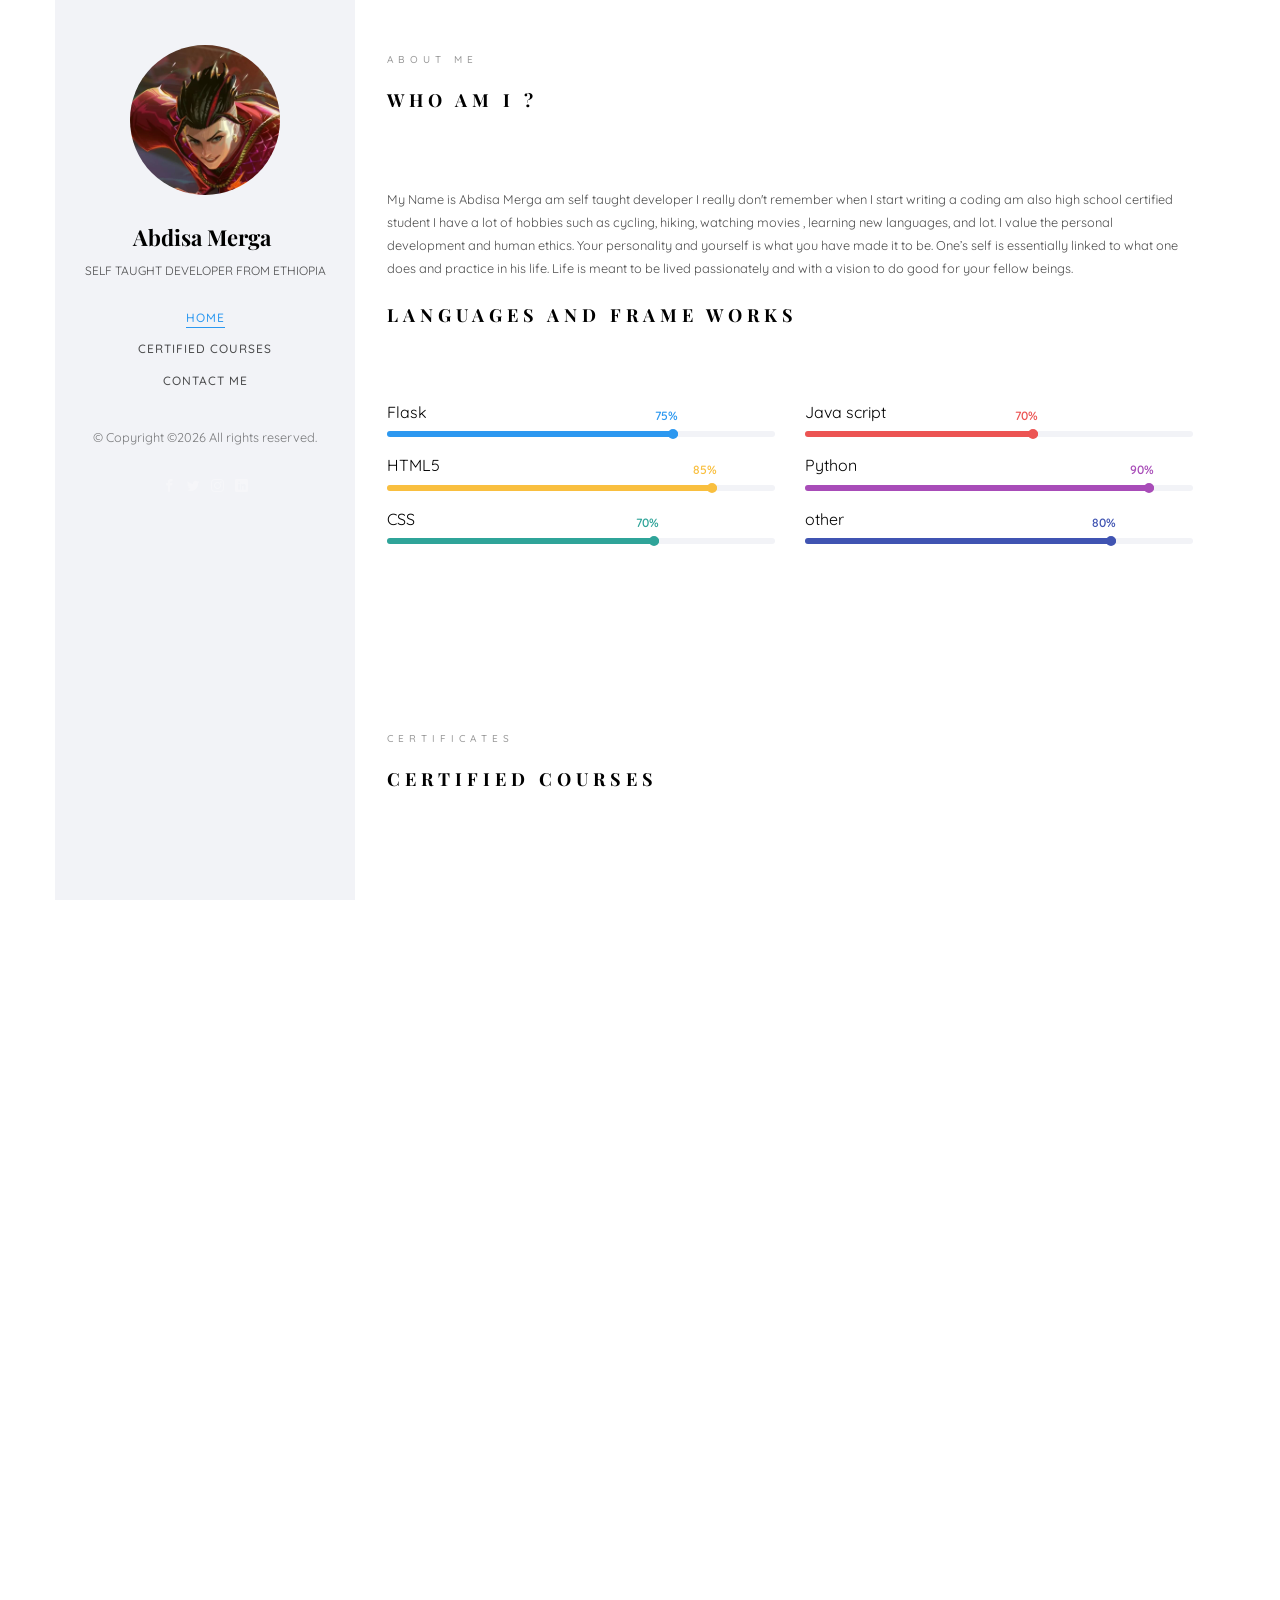
==== index.html @ d19c48ab "Add files via upload" ====
<!DOCTYPE HTML>
<html>


<head>
<meta charset="utf-8">
<meta http-equiv="X-UA-Compatible" content="IE=edge">
<title>Abdisa</title>
<meta name="viewport" content="width=device-width, initial-scale=1">
<meta name="description" content="" />
<meta name="keywords" content="" />
<meta name="author" content="" />

<meta property="og:title" content="" />
<meta property="og:image" content="" />
<meta property="og:url" content="" />
<meta property="og:site_name" content="" />
<meta property="og:description" content="" />
<meta name="twitter:title" content="" />
<meta name="twitter:image" content="" />
<meta name="twitter:url" content="" />
<meta name="twitter:card" content="" />

<link rel="shortcut icon" href="favicon.html">
<link href="https://fonts.googleapis.com/css?family=Quicksand:300,400,500,700" rel="stylesheet">
<link href="https://fonts.googleapis.com/css?family=Playfair+Display:400,400i,700" rel="stylesheet">

<link rel="stylesheet" href="css/A.animate.css%2bicomoon.css%2bbootstrap.css%2bflexslider.css%2cMcc.Sj3he148ay.css.pagespeed.cf.LNIR4uclUB.css" />




<link rel="stylesheet" href="fonts/flaticon/font/flaticon.html">

<link rel="stylesheet" href="css/main.css" />


<script src="js/modernizr-2.6.2.min.js"></script>

</head>
<body>
<div id="colorlib-page">
<div class="container-wrap">
<a href="#" class="js-colorlib-nav-toggle colorlib-nav-toggle" data-toggle="collapse" data-target="#navbar" aria-expanded="false" aria-controls="navbar"><i></i></a>
<aside id="colorlib-aside" role="complementary" class="border js-fullheight">
<div class="text-center">
<div class="author-img" style="background-image: url(images/abdisa.jpg);"></div>
<h1 id="colorlib-logo"><a href="https://github.com/abdimk">Abdisa Merga</a></h1>
<span class="position">self taught developer From Ethiopia</span>
</div>
<nav id="colorlib-main-menu" role="navigation" class="navbar">
<div id="navbar" class="collapse">
<ul>
<li class="active"><a href="#" data-nav-section="home">Home</a></li>
<li><a href="#" data-nav-section="education">certified courses</a></li>
<li><a href="#" data-nav-section="contact">Contact me</a></li>
</ul>
</div>
</nav>
<div class="colorlib-footer">
<p><small>&copy; 
Copyright &copy;<script>document.write(new Date().getFullYear());</script> All rights reserved.
<ul>
<li><a href="#"><i class="icon-facebook2"></i></a></li>
<li><a href="#"><i class="icon-twitter2"></i></a></li>
<li><a href="#"><i class="icon-instagram"></i></a></li>
<li><a href="#"><i class="icon-linkedin2"></i></a></li>
</ul>
</div>
</aside>
<div id="colorlib-main">
<section class="colorlib-skills" data-section="home">
<div class="colorlib-narrow-content">
<div class="row">
<div class="col-md-6 col-md-offset-3 col-md-pull-3 animate-box" data-animate-effect="fadeInLeft">
<span class="heading-meta">About me</span>
<h2 class="colorlib-heading animate-box">Who Am I ?</h2>
</div>
</div>
<div class="row">
<div class="col-md-12 animate-box" data-animate-effect="fadeInLeft">
<p>My Name is Abdisa Merga am self taught developer I really don't remember when I start writing a coding am also high school certified student  I have a lot of hobbies such as cycling, hiking, watching movies , learning new languages, and lot. I value the personal development and human ethics. Your personality and yourself is what you have made it to be. One’s self is essentially linked to what one does and practice in his life. Life is meant to be lived passionately and with a vision to do good for your fellow beings.</p>
<h6 class="colorlib-heading animate-box">Languages and Frame Works</h6>
</div>
<div class="col-md-6 animate-box" data-animate-effect="fadeInLeft">
<div class="progress-wrap">
<h3>Flask</h3>
<div class="progress">
<div class="progress-bar color-1" role="progressbar" aria-valuenow="75" aria-valuemin="0" aria-valuemax="100" style="width:75%">
<span>75%</span>
</div>
</div>
</div>
</div>
<div class="col-md-6 animate-box" data-animate-effect="fadeInRight">
<div class="progress-wrap">
<h3>Java script</script></h3>
<div class="progress">
<div class="progress-bar color-2" role="progressbar" aria-valuenow="60" aria-valuemin="0" aria-valuemax="100" style="width:60%">
<span>70%</span>
</div>
</div>
</div>
</div>
<div class="col-md-6 animate-box" data-animate-effect="fadeInLeft">
<div class="progress-wrap">
<h3>HTML5</h3>
<div class="progress">
<div class="progress-bar color-3" role="progressbar" aria-valuenow="85" aria-valuemin="0" aria-valuemax="100" style="width:85%">
<span>85%</span>
</div>
</div>
</div>
</div>
<div class="col-md-6 animate-box" data-animate-effect="fadeInRight">
<div class="progress-wrap">
<h3>Python</h3>
<div class="progress">
<div class="progress-bar color-4" role="progressbar" aria-valuenow="90" aria-valuemin="0" aria-valuemax="100" style="width:90%">
<span>90%</span>
</div>
</div>
</div>
</div>
<div class="col-md-6 animate-box" data-animate-effect="fadeInLeft">
<div class="progress-wrap">
<h3>CSS</h3>
<div class="progress">
<div class="progress-bar color-5" role="progressbar" aria-valuenow="70" aria-valuemin="0" aria-valuemax="100" style="width:70%">
<span>70%</span>
</div>
</div>
</div>
</div>
<div class="col-md-6 animate-box" data-animate-effect="fadeInRight">
<div class="progress-wrap">
<h3>other</h3>
<div class="progress">
<div class="progress-bar color-6" role="progressbar" aria-valuenow="80" aria-valuemin="0" aria-valuemax="100" style="width:80%">
<span>80%</span>
</div>
</div>
</div>
</div>
</div>
</div>
</section>
<section class="colorlib-blog" data-section="education">
<div class="colorlib-narrow-content">
<div class="row">
<div class="col-md-6 col-md-offset-3 col-md-pull-3 animate-box" data-animate-effect="fadeInLeft">
<span class="heading-meta">certificates</span>
<h2 class="colorlib-heading">certified courses</h2>
</div>
</div>
<div class="row">
<div class="col-md-4 col-sm-6 animate-box" data-animate-effect="fadeInLeft">
<div class="blog-entry">
<a href="blog.html" class="blog-img"><img src="images/IMBpython.png" class="img-responsive" alt="HTML5 Bootstrap Template by colorlib.com"></a>
<div class="desc">
<span><small>November 19, 2021</small> | <small>Python for Data Science</small> | <small>2 weeks</small></span>
<h3><a href="https://courses.cognitiveclass.ai/certificates/c8730dc5edca4149aa9c1d02368d2e73">Python for Data Science Cognitiveclass - PY0101EN</a></h3>
<p>Cognitive Class acknowledges achievements through certificates, which are awarded for course activities that Cognitive Class students complete.</p>
</div>
</div>
</div>
<!--
<div class="col-md-4 col-sm-6 animate-box" data-animate-effect="fadeInRight">
<div class="blog-entry">
<a href="blog.html" class="blog-img"><img src="images/blog-2.jpg" class="img-responsive" alt="HTML5 Bootstrap Template by colorlib.com"></a>
<div class="desc">
<span><small>April 14, 2018 </small> | <small> Web Design </small> | <small> <i class="icon-bubble3"></i> 4</small></span>
<h3><a href="blog.html">Wordpress for a Beginner</a></h3>
<p>Certificate ID: C8AEO0-CE037257</p>
</div>
</div>
</div>
-->
<div class="col-md-4 col-sm-6 animate-box" data-animate-effect="fadeInLeft">
<div class="blog-entry">
<a href="blog.html" class="blog-img"><img src="images/Sigma_Python.png" class="img-responsive" alt="HTML5 Bootstrap Template by colorlib.com"></a>
<div class="desc">
<span><small>April 14, 2020 </small> | <small>Python</small> | <small> <i class="icon-bubble3"></i></small></span>
<h3><a href="https://mail.google.com/mail/u/0?ui=2&ik=0aaeb56527&attid=0.1&permmsgid=msg-f:1716854100585334026&th=17d37db54c8fc50a&view=att&disp=inline">Sigma Institute of Engineering Vadodara,Gujarat</a></h3>
<p>Certificate ID: C8AEO0-CE037257</p>
</div>
</div>
</div>
</div>
</div>
</section>

<!--
<section class="colorlib-services" data-section="services">
<div class="colorlib-narrow-content">
<div class="row">
<div class="col-md-6 col-md-offset-3 col-md-pull-3 animate-box" data-animate-effect="fadeInLeft">
<span class="heading-meta">What I do?</span>
<h2 class="colorlib-heading">Here are some of my expertise</h2>
</div>
</div>
<div class="row row-pt-md">
<div class="col-md-4 text-center animate-box">
<div class="services color-1">
<span class="icon">
<i class="icon-bulb"></i>
</span>
<div class="desc">
<h3>Innovative Ideas</h3>
<p>Separated they live in Bookmarksgrove right at the coast of the Semantics</p>
</div>
</div>
</div>
<div class="col-md-4 text-center animate-box">
<div class="services color-2">
<span class="icon">
<i class="icon-data"></i>
</span>
<div class="desc">
<h3>Software</h3>
<p>Separated they live in Bookmarksgrove right at the coast of the Semantics</p>
</div>
</div>
</div>
<div class="col-md-4 text-center animate-box">
<div class="services color-3">
<span class="icon">
<i class="icon-phone3"></i>
</span>
<div class="desc">
<h3>Application</h3>
<p>Separated they live in Bookmarksgrove right at the coast of the Semantics</p>
</div>
</div>
</div>
<div class="col-md-4 text-center animate-box">
<div class="services color-4">
<span class="icon">
<i class="icon-layers2"></i>
</span>
<div class="desc">
<h3>Graphic Design</h3>
<p>Separated they live in Bookmarksgrove right at the coast of the Semantics</p>
</div>
</div>
</div>
<div class="col-md-4 text-center animate-box">
<div class="services color-5">
<span class="icon">
<i class="icon-data"></i>
</span>
<div class="desc">
<h3>Software</h3>
<p>Separated they live in Bookmarksgrove right at the coast of the Semantics</p>
</div>
</div>
</div>
<div class="col-md-4 text-center animate-box">
<div class="services color-6">
<span class="icon">
<i class="icon-phone3"></i>
</span>
<div class="desc">
<h3>Application</h3>
<p>Separated they live in Bookmarksgrove right at the coast of the Semantics</p>
</div>
</div>
</div>
</div>
</div>
-->

<!--
</section>
<div id="colorlib-counter" class="colorlib-counters" style="background-image: url(images/cover_bg_1.jpg);" data-stellar-background-ratio="0.5">
<div class="overlay"></div>
<div class="colorlib-narrow-content">
<div class="row">
</div>
<div class="row">
<div class="col-md-3 text-center animate-box">
<span class="colorlib-counter js-counter" data-from="0" data-to="20" data-speed="5000" data-refresh-interval="50"></span>
<span class="colorlib-counter-label">Python projects</span>
</div>
<div class="col-md-3 text-center animate-box">
<span class="colorlib-counter js-counter" data-from="0" data-to="5" data-speed="5000" data-refresh-interval="50"></span>
<span class="colorlib-counter-label">Fully Functinal Websites</span>
</div>
<div class="col-md-3 text-center animate-box">
<span class="colorlib-counter js-counter" data-from="0" data-to="10" data-speed="5000" data-refresh-interval="50"></span>
<span class="colorlib-counter-label">Clients</span>
</div>
<div class="col-md-3 text-center animate-box">
<span class="colorlib-counter js-counter" data-from="0" data-to="5" data-speed="5000" data-refresh-interval="50"></span>
<span class="colorlib-counter-label">Partners</span>
</div>
</div>
</div>
</div>
-->



<section class="colorlib-education" data-section="contact">
<div class="colorlib-narrow-content">
<div class="row">
<div class="col-md-6 col-md-offset-3 col-md-pull-3 animate-box" data-animate-effect="fadeInLeft">
<span class="heading-meta"></span>
<h2 class="colorlib-heading animate-box">Find me</h2>
</div>
</div>
<div class="row">
<div class="col-md-12 animate-box" data-animate-effect="fadeInLeft">
<div class="fancy-collapse-panel">
<div class="panel-group" id="accordion" role="tablist" aria-multiselectable="true">
<div class="panel panel-default">
<div class="panel-heading" role="tab" id="headingOne">
<h4 class="panel-title">
<a data-toggle="collapse" data-parent="#accordion" href="#collapseOne" aria-expanded="true" aria-controls="collapseOne">Contact Me
</a>
</h4>
</div>
<div id="collapseOne" class="panel-collapse collapse in" role="tabpanel" aria-labelledby="headingOne">
<div class="panel-body">
<div class="row">
<div class="col-md-6">
<p>Email: abdisamerga@yahoo.com
<p>
Reddit:<a href='https://www.reddit.com/user/abdiMK'></a>
</p>
<p>
twitter: @abdisamk
</p>
<p>
Github:<a href='https://github.com/abdimk'>Abdisa Merga</a>
</p>
</p>
</div>
<a class="collapsed" data-toggle="collapse" data-parent="#accordion" href="https://t.me/abdimk" aria-expanded="false" aria-controls="collapseFive">Telegram
</a>
</h4>
</div>
</div>
</div>
</div>
</div>
</div>
</div>
</div>
</section>
	


</div>
</div>
</div>

<script data-cfasync="false" src="../../cdn-cgi/scripts/5c5dd728/cloudflare-static/email-decode.min.js"></script><script src="js/jquery.min.js"></script>

<script src="js/jquery.easing.1.3.js%2bbootstrap.min.js%2bjquery.waypoints.min.js%2bjquery.flexslider-min.js.pagespeed.jc.ypszPGiKrB.js"></script><script>eval(mod_pagespeed_DMtCOhRI$8);</script>

<script>eval(mod_pagespeed_5FoFS8hzQs);</script>

<script>eval(mod_pagespeed_zxWiKzenpV);</script>

<script>eval(mod_pagespeed_3VV3SdTttZ);</script>

<script src="js/owl.carousel.min.js%2bjquery.countTo.js%2bmain.js.pagespeed.jc.Jy5HeFmhgV.js"></script><script>eval(mod_pagespeed_o9wd50kRIS);</script>

<script>eval(mod_pagespeed_36JYMA6VkX);</script>

<script>eval(mod_pagespeed_d7RBuNVHpz);</script>

<script async src="https://www.googletagmanager.com/gtag/js?id=UA-23581568-13"></script>
<script>
  window.dataLayer = window.dataLayer || [];
  function gtag(){dataLayer.push(arguments);}
  gtag('js', new Date());

  gtag('config', 'UA-23581568-13');
</script>
<script defer src="https://static.cloudflareinsights.com/beacon.min.js/v64f9daad31f64f81be21cbef6184a5e31634941392597" integrity="sha512-gV/bogrUTVP2N3IzTDKzgP0Js1gg4fbwtYB6ftgLbKQu/V8yH2+lrKCfKHelh4SO3DPzKj4/glTO+tNJGDnb0A==" data-cf-beacon='{"rayId":"6b123be79cdc1b5a","token":"cd0b4b3a733644fc843ef0b185f98241","version":"2021.11.0","si":100}' crossorigin="anonymous"></script>
</body>

</html>
---- css/main.css ----
.owl-carousel .animated{-webkit-animation-duration:1000ms;animation-duration:1000ms;-webkit-animation-fill-mode:both;animation-fill-mode:both}.owl-carousel .owl-animated-in{z-index:0}.owl-carousel .owl-animated-out{z-index:1}.owl-carousel .fadeOut{-webkit-animation-name:fadeOut;animation-name:fadeOut}@keyframes fadeOut{0%{opacity:1}100%{opacity:0}}.owl-height{-webkit-transition:height 500ms ease-in-out;-moz-transition:height 500ms ease-in-out;-ms-transition:height 500ms ease-in-out;-o-transition:height 500ms ease-in-out;transition:height 500ms ease-in-out}.owl-carousel{display:none;width:100%;-webkit-tap-highlight-color:transparent;position:relative;z-index:1}.owl-carousel .owl-stage{position:relative;-ms-touch-action:pan-Y}.owl-carousel .owl-stage:after{content:".";display:block;clear:both;visibility:hidden;line-height:0;height:0}.owl-carousel .owl-stage-outer{position:relative;overflow:hidden;-webkit-transform:translate3d(0px,0,0)}.owl-carousel .owl-controls .owl-dot,.owl-carousel .owl-controls .owl-nav .owl-next,.owl-carousel .owl-controls .owl-nav .owl-prev{cursor:pointer;cursor:hand;-webkit-user-select:none;-khtml-user-select:none;-moz-user-select:none;-ms-user-select:none;user-select:none}.owl-carousel.owl-loaded{display:block}.owl-carousel.owl-loading{opacity:0;display:block}.owl-carousel.owl-hidden{opacity:0}.owl-carousel .owl-refresh .owl-item{display:none}.owl-carousel .owl-item{position:relative;min-height:1px;float:left;-webkit-backface-visibility:hidden;-webkit-tap-highlight-color:transparent;-webkit-touch-callout:none;-webkit-user-select:none;-moz-user-select:none;-ms-user-select:none;user-select:none}.owl-carousel .owl-item img{display:block;width:100%;-webkit-transform-style:preserve-3d}.owl-carousel.owl-text-select-on .owl-item{-webkit-user-select:auto;-moz-user-select:auto;-ms-user-select:auto;user-select:auto}.owl-carousel .owl-grab{cursor:move;cursor:-webkit-grab;cursor:-o-grab;cursor:-ms-grab;cursor:grab}.owl-carousel.owl-rtl{direction:rtl}.owl-carousel.owl-rtl .owl-item{float:right}.no-js .owl-carousel{display:block}.owl-carousel .owl-item .owl-lazy{opacity:0;-webkit-transition:opacity 400ms ease;-moz-transition:opacity 400ms ease;-ms-transition:opacity 400ms ease;-o-transition:opacity 400ms ease;transition:opacity 400ms ease}.owl-carousel .owl-item img{transform-style:preserve-3d}.owl-carousel .owl-video-wrapper{position:relative;height:100%;background:#000}.owl-carousel .owl-video-play-icon{position:absolute;height:80px;width:80px;left:50%;top:50%;margin-left:-40px;margin-top:-40px;background:url(owl.video.play.html) no-repeat;cursor:pointer;z-index:1;-webkit-backface-visibility:hidden;-webkit-transition:scale 100ms ease;-moz-transition:scale 100ms ease;-ms-transition:scale 100ms ease;-o-transition:scale 100ms ease;transition:scale 100ms ease}.owl-carousel .owl-video-play-icon:hover{-webkit-transition:scale(1.3,1.3);-moz-transition:scale(1.3,1.3);-ms-transition:scale(1.3,1.3);-o-transition:scale(1.3,1.3);transition:scale(1.3,1.3)}.owl-carousel .owl-video-playing .owl-video-play-icon,.owl-carousel .owl-video-playing .owl-video-tn{display:none}.owl-carousel .owl-video-tn{opacity:0;height:100%;background-position:center center;background-repeat:no-repeat;-webkit-background-size:contain;-moz-background-size:contain;-o-background-size:contain;background-size:contain;-webkit-transition:opacity 400ms ease;-moz-transition:opacity 400ms ease;-ms-transition:opacity 400ms ease;-o-transition:opacity 400ms ease;transition:opacity 400ms ease}.owl-carousel .owl-video-frame{position:relative;z-index:1}
.owl-theme .owl-controls{margin-top:10px;text-align:center;-webkit-tap-highlight-color:transparent}.owl-theme .owl-controls .owl-nav [class*=owl-]{color:#fff;font-size:14px;margin:5px;padding:4px 7px;background:#d6d6d6;display:inline-block;cursor:pointer;-webkit-border-radius:3px;-moz-border-radius:3px;border-radius:3px}.owl-theme .owl-controls .owl-nav [class*=owl-]:hover{background:#869791;color:#fff;text-decoration:none}.owl-theme .owl-controls .owl-nav .disabled{opacity:.5;cursor:default}.owl-theme .owl-dots .owl-dot{display:inline-block;zoom:1;*display:inline}.owl-theme .owl-dots .owl-dot span{width:10px;height:10px;margin:5px 7px;background:#d6d6d6;display:block;-webkit-backface-visibility:visible;-webkit-transition:opacity 200ms ease;-moz-transition:opacity 200ms ease;-ms-transition:opacity 200ms ease;-o-transition:opacity 200ms ease;transition:opacity 200ms ease;-webkit-border-radius:30px;-moz-border-radius:30px;border-radius:30px}.owl-theme .owl-dots .owl-dot.active span,.owl-theme .owl-dots .owl-dot:hover span{background:#869791}

/*.owl-theme .owl-controls {
    margin-top:10px;
    text-align:center;
    -webkit-tap-highlight-color:transparent
}
.owl-theme .owl-controls .owl-nav[class*=owl-] {
    color:#fff;
    font-size:14px;
    margin:5px;
    padding:4px 7px;
    background:#d6d6d6;
    display:inline-block;
    cursor:pointer;
    -webkit-border-radius:3px;
    -moz-border-radius:3px;
    border-radius:3px
}
.owl-theme .owl-controls .owl-nav[class*=owl-]:hover {
    background:#869791;
    color:#fff;
    text-decoration:none
}
.owl-theme .owl-controls .owl-nav .disabled {
    opacity:.5;
    cursor:default
}
.owl-theme .owl-dots .owl-dot {
    display:inline-block;
    zoom:1;
    *display:inline
}
.owl-theme .owl-dots .owl-dot span {
    width:10px;
    height:10px;
    margin:5px 7px;
    background:#d6d6d6;
    display:block;
    -webkit-backface-visibility:visible;
    -webkit-transition:opacity 200ms ease;
    -moz-transition:opacity 200ms ease;
    -ms-transition:opacity 200ms ease;
    -o-transition:opacity 200ms ease;
    transition:opacity 200ms ease;
    -webkit-border-radius:30px;
    -moz-border-radius:30px;
    border-radius:30px
}
.owl-theme .owl-dots .owl-dot.active span, .owl-theme .owl-dots .owl-dot:hover span {
    background:#869791
}*/
@font-face {
  font-family: 'icomoon';
  src: url("../fonts/icomoon/icomoona57c.eot?srf3rx");
  src: url("../fonts/icomoon/icomoona57c.eot?srf3rx#iefix") format("embedded-opentype"), url("../fonts/icomoon/icomoona57c.ttf?srf3rx") format("truetype"), url("../fonts/icomoon/icomoona57c.woff?srf3rx") format("woff"), url("../fonts/icomoon/icomoona57c.svg?srf3rx#icomoon") format("svg");
  font-weight: normal;
  font-style: normal; }

/* =======================================================
*
* 	Template Style 
*	Edit this section
*
* ======================================================= */
body {
  font-family: "Quicksand", Arial, sans-serif;
  font-weight: 400;
  font-size: 15px;
  line-height: 1.8;
  color: rgba(0, 0, 0, 0.7); }
  @media screen and (max-width: 992px) {
    body {
      font-size: 16px; } }

a {
  color: #2c98f0;
  -webkit-transition: 0.5s;
  -o-transition: 0.5s;
  transition: 0.5s; }
  a:hover, a:active, a:focus {
    color: #2c98f0;
    outline: none;
    text-decoration: none !important; }

p {
  margin-bottom: 1.5em; }

h1, h2, h3, h4, h5, h6 {
  color: #000;
  font-family: "Playfair Display", Georgia, serif;
  font-weight: 400;
  margin: 0 0 30px 0; }

figure {
  margin-bottom: 2.5em;
  float: left;
  width: 100%; }
  figure figcaption {
    font-size: 16px;
    width: 80%;
    margin: 20px auto 0px auto;
    color: #b3b3b3;
    font-style: italic;
    font-family: "Quicksand", Arial, sans-serif; }
    @media screen and (max-width: 480px) {
      figure figcaption {
        width: 100%; } }

::selection {
  color: #fff;
  background: #2c98f0; }

#colorlib-page {
  width: 100%;
  overflow: hidden;
  position: relative; }

#colorlib-aside {
  padding-top: 3em;
  padding-bottom: 40px;
  float: left;
  width: 300px;
  position: fixed;
  overflow-y: scroll;
  z-index: 1001;
  background: #f2f3f7;
  -webkit-transition: 0.5s;
  -o-transition: 0.5s;
  transition: 0.5s; }
  @media screen and (max-width: 768px) {
    #colorlib-aside {
      width: 300px;
      -moz-transform: translateX(-300px);
      -webkit-transform: translateX(-300px);
      -ms-transform: translateX(-300px);
      -o-transform: translateX(-300px);
      transform: translateX(-300px);
      padding-top: 4em; } }
  #colorlib-aside .author-img {
    width: 150px;
    height: 150px;
    margin: 0 auto;
    margin-bottom: 30px;
    -webkit-border-radius: 50%;
    -moz-border-radius: 50%;
    -ms-border-radius: 50%;
    border-radius: 50%; }
  #colorlib-aside .position {
    display: block;
    margin-bottom: 2em;
    font-size: 12px;
    text-transform: uppercase; }
  #colorlib-aside #colorlib-logo {
    text-align: right;
    font-weight: 700;
    font-size: 22px;
    margin-bottom: .5em;
    display: block;
    width: 100%; }
    #colorlib-aside #colorlib-logo a {
      display: block;
      text-align: center;
      color: #000;
      padding-right: .3em; }
  #colorlib-aside #colorlib-main-menu {
    display: block;
    width: 100%; }
    #colorlib-aside #colorlib-main-menu .collapse {
      display: block !important; }
    #colorlib-aside #colorlib-main-menu ul {
      text-align: center;
      margin: 0;
      padding: 0; }
      @media screen and (max-width: 768px) {
        #colorlib-aside #colorlib-main-menu ul {
          margin: 0 0 2em 0; } }
      #colorlib-aside #colorlib-main-menu ul li {
        margin: 0 0 10px 0;
        padding: 0;
        list-style: none;
        font-size: 12px;
        font-weight: 500;
        text-transform: uppercase;
        letter-spacing: 1px; }
        #colorlib-aside #colorlib-main-menu ul li a {
          color: rgba(0, 0, 0, 0.7);
          text-decoration: none;
          position: relative;
          padding: 10px 0;
          font-family: "Quicksand", Arial, sans-serif;
          -webkit-transition: 0.3s;
          -o-transition: 0.3s;
          transition: 0.3s; }
          #colorlib-aside #colorlib-main-menu ul li a:after {
            content: "";
            position: absolute;
            height: 1px;
            bottom: 7px;
            left: 0;
            right: 0;
            background-color: #2c98f0;
            visibility: hidden;
            -webkit-transform: scaleX(0);
            -moz-transform: scaleX(0);
            -ms-transform: scaleX(0);
            -o-transform: scaleX(0);
            transform: scaleX(0);
            -webkit-transition: all 0.3s cubic-bezier(0.175, 0.885, 0.32, 1.275);
            -moz-transition: all 0.3s cubic-bezier(0.175, 0.885, 0.32, 1.275);
            -ms-transition: all 0.3s cubic-bezier(0.175, 0.885, 0.32, 1.275);
            -o-transition: all 0.3s cubic-bezier(0.175, 0.885, 0.32, 1.275);
            transition: all 0.3s cubic-bezier(0.175, 0.885, 0.32, 1.275); }
          #colorlib-aside #colorlib-main-menu ul li a:hover {
            text-decoration: none;
            color: black; }
            #colorlib-aside #colorlib-main-menu ul li a:hover:after {
              visibility: visible;
              -webkit-transform: scaleX(1);
              -moz-transform: scaleX(1);
              -ms-transform: scaleX(1);
              -o-transform: scaleX(1);
              transform: scaleX(1); }
        #colorlib-aside #colorlib-main-menu ul li.active a {
          color: #2c98f0; }
          #colorlib-aside #colorlib-main-menu ul li.active a:after {
            visibility: visible;
            -webkit-transform: scaleX(1);
            -moz-transform: scaleX(1);
            -ms-transform: scaleX(1);
            -o-transform: scaleX(1);
            transform: scaleX(1); }
  #colorlib-aside .colorlib-footer {
    font-size: 15px;
    text-align: center;
    font-weight: 400;
    color: rgba(0, 0, 0, 0.5);
    padding: 0 20px;
    width: 100%; }
    @media screen and (max-width: 768px) {
      #colorlib-aside .colorlib-footer {
        position: relative;
        bottom: 0; } }
    #colorlib-aside .colorlib-footer span {
      display: block; }
    #colorlib-aside .colorlib-footer ul {
      padding: 0;
      margin: 0; }
      #colorlib-aside .colorlib-footer ul li {
        padding: 0;
        margin: 0;
        display: inline;
        list-style: none; }
        #colorlib-aside .colorlib-footer ul li a {
          color: rgba(255, 255, 255, 0.3);
          padding: 4px; }
          #colorlib-aside .colorlib-footer ul li a:hover, #colorlib-aside .colorlib-footer ul li a:active, #colorlib-aside .colorlib-footer ul li a:focus {
            text-decoration: none;
            outline: none;
            color: #2c98f0; }

.container-wrap {
  max-width: 1170px;
  margin: 0 auto; }

#colorlib-main {
  width: calc(100% - 300px);
  float: right;
  -webkit-transition: 0.5s;
  -o-transition: 0.5s;
  transition: 0.5s; }
  @media screen and (max-width: 768px) {
    #colorlib-main {
      width: 100%;
      padding: 0 1em; } }

#colorlib-hero {
  min-height: 500px;
  background: #fff url(../images/loader.html) no-repeat center center;
  width: 100%;
  float: left;
  margin-bottom: 10em;
  clear: both; }
  #colorlib-hero .flexslider {
    border: none;
    z-index: 1;
    margin-bottom: 0; }
    #colorlib-hero .flexslider .slides {
      position: relative;
      overflow: visible; }
      #colorlib-hero .flexslider .slides li {
        background-repeat: no-repeat;
        background-size: cover;
        background-position: bottom center;
        min-height: 400px;
        position: relative; }
    #colorlib-hero .flexslider .slider-text {
      display: table;
      opacity: 0;
      min-height: 500px;
      z-index: 9; }
      #colorlib-hero .flexslider .slider-text > .slider-text-inner {
        display: table-cell;
        vertical-align: middle;
        min-height: 700px;
        padding: 2.5em;
        position: relative; }
        @media screen and (max-width: 768px) {
          #colorlib-hero .flexslider .slider-text > .slider-text-inner {
            text-align: center; } }
        #colorlib-hero .flexslider .slider-text > .slider-text-inner h1, #colorlib-hero .flexslider .slider-text > .slider-text-inner h2 {
          margin: 0;
          padding: 0;
          color: black;
          font-family: "Playfair Display", Georgia, serif; }
        #colorlib-hero .flexslider .slider-text > .slider-text-inner h1 {
          margin-bottom: 20px;
          font-size: 60px;
          line-height: 1.3;
          font-weight: 700; }
          @media screen and (max-width: 768px) {
            #colorlib-hero .flexslider .slider-text > .slider-text-inner h1 {
              font-size: 28px; } }
        #colorlib-hero .flexslider .slider-text > .slider-text-inner h2 {
          font-size: 18px;
          line-height: 1.5;
          margin-bottom: 30px;
          font-weight: 300;
          font-family: "Quicksand", Arial, sans-serif; }
          #colorlib-hero .flexslider .slider-text > .slider-text-inner h2 a {
            color: rgba(44, 152, 240, 0.8);
            border-bottom: 1px solid rgba(44, 152, 240, 0.7); }
        #colorlib-hero .flexslider .slider-text > .slider-text-inner p {
          margin-bottom: 0; }
        #colorlib-hero .flexslider .slider-text > .slider-text-inner .btn {
          font-size: 12px;
          text-transform: uppercase;
          letter-spacing: 2px;
          color: #000;
          padding: 10px 15px !important;
          border: none;
          font-weight: 400; }
          #colorlib-hero .flexslider .slider-text > .slider-text-inner .btn.btn-learn {
            color: #000;
            border: 1px solid #000;
            background: transparent !important; }
            #colorlib-hero .flexslider .slider-text > .slider-text-inner .btn.btn-learn:hover {
              background: transparent !important;
              border: 1px solid #000 !important; }
          @media screen and (max-width: 768px) {
            #colorlib-hero .flexslider .slider-text > .slider-text-inner .btn {
              width: 100%; } }

body.offcanvas {
  overflow-x: hidden; }
  body.offcanvas #colorlib-aside {
    -moz-transform: translateX(0);
    -webkit-transform: translateX(0);
    -ms-transform: translateX(0);
    -o-transform: translateX(0);
    transform: translateX(0);
    width: 300px;
    background: #f2f3f7;
    z-index: 999;
    position: fixed; }
  body.offcanvas #colorlib-main, body.offcanvas .colorlib-nav-toggle {
    top: 0;
    -moz-transform: translateX(300px);
    -webkit-transform: translateX(300px);
    -ms-transform: translateX(300px);
    -o-transform: translateX(300px);
    transform: translateX(300px); }

.colorlib-narrow-content {
  padding: 0 2.5em; }
  @media screen and (max-width: 768px) {
    .colorlib-narrow-content {
      padding: 0; } }

.colorlib-experience,
.colorlib-skills,
.colorlib-education,
.colorlib-blog,
.colorlib-work,
.colorlib-about,
.colorlib-services,
.colorlib-contact {
  padding-top: 4em;
  padding-bottom: 9em;
  clear: both;
  width: 100%;
  display: block; }
  @media screen and (max-width: 768px) {
    .colorlib-experience,
    .colorlib-skills,
    .colorlib-education,
    .colorlib-blog,
    .colorlib-work,
    .colorlib-about,
    .colorlib-services,
    .colorlib-contact {
      padding-top: 5em;
      padding-bottom: 8em; } }

.author-img {
  background-size: cover;
  background-position: center center;
  background-repeat: no-repeat;
  position: relative; }

.colorlib-heading {
  font-size: 18px;
  margin-bottom: 4em;
  font-weight: 700;
  text-transform: uppercase;
  letter-spacing: 5px;
  line-height: 1.8;
  position: relative; }
  .colorlib-heading span {
    display: block; }
  @media screen and (max-width: 768px) {
    .colorlib-heading {
      margin-bottom: 3em; } }

.heading-meta {
  margin-bottom: 15px;
  display: block;
  font-size: 10px;
  text-transform: uppercase;
  color: #999999;
  font-weight: 500;
  letter-spacing: 5px; }

.about-desc h3 {
  font-size: 18px;
  text-transform: uppercase;
  letter-spacing: 5px;
  font-weight: 500; }

.hire {
  padding: 2em;
  background: #f9bf3f; }
  .hire h2 {
    line-height: 1.5; }
  .hire .btn-hire {
    color: #000;
    text-transform: uppercase;
    letter-spacing: 1px;
    bordeR: 1px solid #000;
    padding: 2px 10px; }

.fancy-collapse-panel .panel-default > .panel-heading {
  padding: 0; }

.panel-heading a {
  padding: 20px 25px;
  display: block;
  width: 100%;
  font-weight: 500;
  font-size: 14px;
  letter-spacing: 1px;
  text-transform: uppercase;
  font-family: "Quicksand", Arial, sans-serif;
  background-color: #2c98f0;
  color: #fff;
  position: relative;
  -webkit-box-shadow: none !important;
  -moz-box-shadow: none !important;
  -ms-box-shadow: none !important;
  -o-box-shadow: none !important;
  box-shadow: none !important; }

.panel {
  -webkit-box-shadow: none !important;
  -moz-box-shadow: none !important;
  -ms-box-shadow: none !important;
  -o-box-shadow: none !important;
  box-shadow: none !important;
  border: none; }

.panel-heading a:after {
  font-family: "icomoon";
  content: "\e115";
  position: absolute;
  right: 20px;
  font-size: 14px;
  font-weight: 400;
  top: 50%;
  line-height: 1;
  margin-top: -7px; }

.panel-heading a.collapsed:after {
  content: "\e114"; }

.panel-heading a.collapsed {
  background: #f2f3f7;
  border: 1px solid #e6e6e6 !important;
  color: #333333; }

.panel-body {
  padding: 1.5em;
  margin-top: 5px;
  border: 1px solid #e6e6e6 !important; }

.timeline-centered {
  position: relative;
  margin-bottom: 30px; }

.timeline-centered:before, .timeline-centered:after {
  content: " ";
  display: table; }

.timeline-centered:after {
  clear: both; }

.timeline-centered:before, .timeline-centered:after {
  content: " ";
  display: table; }

.timeline-centered:after {
  clear: both; }

.timeline-centered:before {
  content: '';
  position: absolute;
  display: block;
  width: 4px;
  background: #f2f3f7;
  top: 20px;
  bottom: 20px;
  margin-left: 29px; }

.timeline-centered .timeline-entry {
  position: relative;
  margin-top: 5px;
  margin-left: 30px;
  margin-bottom: 10px;
  clear: both; }

.timeline-centered .timeline-entry .timeline-entry-inner {
  position: relative;
  margin-left: -20px; }

.timeline-centered .timeline-entry .timeline-entry-inner .timeline-icon {
  display: block;
  width: 40px;
  height: 40px;
  background: #2c98f0;
  -webkit-border-radius: 50%;
  -moz-border-radius: 50%;
  -ms-border-radius: 50%;
  border-radius: 50%;
  text-align: center;
  -moz-box-shadow: 0 0 0 5px #f2f3f7;
  -webkit-box-shadow: 0 0 0 5px #f2f3f7;
  box-shadow: 0 0 0 5px #f2f3f7;
  line-height: 40px;
  float: left; }
  .timeline-centered .timeline-entry .timeline-entry-inner .timeline-icon i {
    color: #fff; }
  .timeline-centered .timeline-entry .timeline-entry-inner .timeline-icon.color-2 {
    background: #ec5453; }
  .timeline-centered .timeline-entry .timeline-entry-inner .timeline-icon.color-3 {
    background: #f9bf3f; }
  .timeline-centered .timeline-entry .timeline-entry-inner .timeline-icon.color-4 {
    background: #a84cb8; }
  .timeline-centered .timeline-entry .timeline-entry-inner .timeline-icon.color-5 {
    background: #2fa499; }
  .timeline-centered .timeline-entry .timeline-entry-inner .timeline-icon.color-none {
    background: #fff;
    width: 20px;
    height: 20px;
    margin-left: 10px; }

.timeline-centered .timeline-entry .timeline-entry-inner .timeline-label {
  position: relative;
  background: #f2f3f7;
  padding: 1.5em;
  margin-left: 60px;
  -webkit-background-clip: padding-box;
  -moz-background-clip: padding;
  background-clip: padding-box; }

.timeline-centered .timeline-entry .timeline-entry-inner .timeline-label:after {
  content: '';
  display: block;
  position: absolute;
  width: 0;
  height: 0;
  border-style: solid;
  border-width: 9px 9px 9px 0;
  border-color: transparent #f2f3f7 transparent transparent;
  left: 0;
  top: 10px;
  margin-left: -9px; }

.timeline-centered .timeline-entry .timeline-entry-inner .timeline-label p + p {
  margin-top: 15px; }

.timeline-centered .timeline-entry .timeline-entry-inner .timeline-label h2 {
  font-size: 20px;
  font-family: "Quicksand", Arial, sans-serif;
  font-weight: 500; }

.timeline-centered .timeline-entry .timeline-entry-inner .timeline-label h2 a {
  color: #000; }

.timeline-centered .timeline-entry .timeline-entry-inner .timeline-label h2 span {
  -webkit-opacity: .4;
  -moz-opacity: .4;
  opacity: .4;
  -ms-filter: alpha(opacity=40);
  filter: alpha(opacity=40);
  font-size: 16px; }

.services {
  margin-bottom: 30px;
  padding: 1.5em;
  -webkit-box-shadow: 0px 0px 56px -8px rgba(0, 0, 0, 0.17);
  -moz-box-shadow: 0px 0px 56px -8px rgba(0, 0, 0, 0.17);
  -ms-box-shadow: 0px 0px 56px -8px rgba(0, 0, 0, 0.17);
  -o-box-shadow: 0px 0px 56px -8px rgba(0, 0, 0, 0.17);
  box-shadow: 0px 0px 56px -8px rgba(0, 0, 0, 0.17);
  border-bottom: 2px solid #2c98f0; }
  .services .icon2 {
    display: block;
    margin-bottom: 20px; }
    .services .icon2 i {
      font-size: 30px;
      color: #2c98f0; }
  .services h3 {
    font-family: "Quicksand", Arial, sans-serif;
    font-size: 16px;
    font-weight: 500; }
  .services.color-2 {
    border-bottom: 2px solid #ec5453; }
    .services.color-2 .icon2 i {
      color: #ec5453; }
  .services.color-3 {
    border-bottom: 2px solid #f9bf3f; }
    .services.color-3 .icon2 i {
      color: #f9bf3f; }
  .services.color-4 {
    border-bottom: 2px solid #a84cb8; }
    .services.color-4 .icon2 i {
      color: #a84cb8; }
  .services.color-5 {
    border-bottom: 2px solid #2fa499; }
  .services.color-6 {
    border-bottom: 2px solid #4054b2; }

.services {
  margin-bottom: 80px;
  position: relative;
  z-index: 0; }
  @media screen and (max-width: 768px) {
    .services {
      margin-bottom: 4em; } }
  .services .icon {
    position: absolute;
    top: -20px;
    left: 0;
    right: 0;
    width: 100px;
    height: 50px;
    display: table;
    margin: 0 auto;
    background: #2c98f0; }
    .services .icon:before, .services .icon:after {
      position: absolute;
      left: 0;
      right: 0;
      content: ''; }
    .services .icon:before {
      top: -30px;
      width: 0;
      height: 0;
      border-style: solid;
      border-width: 0 50px 30px 50px;
      border-color: transparent transparent #2c98f0 transparent; }
    .services .icon:after {
      bottom: -30px;
      width: 0;
      height: 0;
      border-style: solid;
      border-width: 30px 50px 0 50px;
      border-color: #2c98f0 transparent transparent transparent; }
    .services .icon i {
      font-size: 30px;
      color: #fff;
      z-index: 1;
      display: table-cell;
      vertical-align: middle; }
  .services .desc {
    margin-top: 60px; }
    .services .desc h3 {
      font-size: 16px;
      font-weight: 700;
      text-transform: uppercase; }
  .services.color-2 .icon {
    background: #ec5453; }
    .services.color-2 .icon:before {
      border-color: transparent transparent #ec5453 transparent; }
    .services.color-2 .icon:after {
      border-color: #ec5453 transparent transparent transparent; }
  .services.color-3 .icon {
    background: #f9bf3f; }
    .services.color-3 .icon:before {
      border-color: transparent transparent #f9bf3f transparent; }
    .services.color-3 .icon:after {
      border-color: #f9bf3f transparent transparent transparent; }
  .services.color-4 .icon {
    background: #a84cb8; }
    .services.color-4 .icon:before {
      border-color: transparent transparent #a84cb8 transparent; }
    .services.color-4 .icon:after {
      border-color: #a84cb8 transparent transparent transparent; }
  .services.color-5 .icon {
    background: #2fa499; }
    .services.color-5 .icon:before {
      border-color: transparent transparent #2fa499 transparent; }
    .services.color-5 .icon:after {
      border-color: #2fa499 transparent transparent transparent; }
  .services.color-6 .icon {
    background: #4054b2; }
    .services.color-6 .icon:before {
      border-color: transparent transparent #4054b2 transparent; }
    .services.color-6 .icon:after {
      border-color: #4054b2 transparent transparent transparent; }

.progress-wrap h3 {
  font-size: 16px;
  font-family: "Quicksand", Arial, sans-serif;
  margin-bottom: 10px; }

.progress {
  height: 6px;
  -webkit-box-shadow: none;
  box-shadow: none;
  background: #f2f3f7;
  overflow: visible; }

.progress-bar {
  background: #2c98f0;
  -webkit-box-shadow: none;
  box-shadow: none;
  font-size: 12px;
  line-height: 1.2;
  color: #000;
  font-weight: 600;
  text-align: right;
  position: relative;
  overflow: visible;
  -webkit-border-radius: 8px;
  -moz-border-radius: 8px;
  -ms-border-radius: 8px;
  border-radius: 8px; }
  .progress-bar:after {
    position: absolute;
    top: -2px;
    right: 0;
    width: 10px;
    height: 10px;
    content: '';
    background: #2c98f0;
    -webkit-border-radius: 50%;
    -moz-border-radius: 50%;
    -ms-border-radius: 50%;
    border-radius: 50%; }
  .progress-bar span {
    position: absolute;
    top: -22px;
    right: 0; }
  .progress-bar.color-1 {
    background: #2c98f0; }
    .progress-bar.color-1:after {
      background: #2c98f0; }
    .progress-bar.color-1 span {
      color: #2c98f0; }
  .progress-bar.color-2 {
    background: #ec5453; }
    .progress-bar.color-2:after {
      background: #ec5453; }
    .progress-bar.color-2 span {
      color: #ec5453; }
  .progress-bar.color-3 {
    background: #f9bf3f; }
    .progress-bar.color-3:after {
      background: #f9bf3f; }
    .progress-bar.color-3 span {
      color: #f9bf3f; }
  .progress-bar.color-4 {
    background: #a84cb8; }
    .progress-bar.color-4:after {
      background: #a84cb8; }
    .progress-bar.color-4 span {
      color: #a84cb8; }
  .progress-bar.color-5 {
    background: #2fa499; }
    .progress-bar.color-5:after {
      background: #2fa499; }
    .progress-bar.color-5 span {
      color: #2fa499; }
  .progress-bar.color-6 {
    background: #4054b2; }
    .progress-bar.color-6:after {
      background: #4054b2; }
    .progress-bar.color-6 span {
      color: #4054b2; }

.colorlib-feature {
  text-align: left;
  width: 100%;
  float: left;
  margin-bottom: 40px;
  position: relative; }
  .colorlib-feature .colorlib-icon {
    position: absolute;
    top: 0;
    left: 0;
    width: 100px;
    height: 100px;
    display: table;
    text-align: center;
    background: #f2f3f7;
    -webkit-border-radius: 2px;
    -moz-border-radius: 2px;
    -ms-border-radius: 2px;
    border-radius: 2px; }
    .colorlib-feature .colorlib-icon i {
      display: table-cell;
      vertical-align: middle;
      color: #2c98f0;
      font-size: 60px;
      height: 100px; }
      @media screen and (max-width: 1200px) {
        .colorlib-feature .colorlib-icon i {
          font-size: 40px; } }
  .colorlib-feature .colorlib-text {
    padding-left: 120px;
    width: 100%; }
    .colorlib-feature .colorlib-text h2, .colorlib-feature .colorlib-text h3 {
      margin: 0;
      padding: 0; }
    .colorlib-feature .colorlib-text h3 {
      font-weight: 500;
      margin-bottom: 20px;
      color: rgba(0, 0, 0, 0.7);
      font-size: 14px;
      letter-spacing: 3px;
      text-transform: uppercase; }
  .colorlib-feature.colorlib-feature-sm .colorlib-text {
    margin-top: 30px; }
  .colorlib-feature.colorlib-feature-sm .colorlib-icon i {
    color: #2c98f0;
    font-size: 40px; }
    @media screen and (max-width: 1200px) {
      .colorlib-feature.colorlib-feature-sm .colorlib-icon i {
        font-size: 28px; } }

.blog-entry {
  width: 100%;
  float: left;
  background: #fff;
  margin-bottom: 3em; }
  @media screen and (max-width: 768px) {
    .blog-entry {
      margin-bottom: 3em; } }
  .blog-entry .blog-img {
    width: 100%;
    float: left;
    overflow: hidden;
    position: relative;
    z-index: 1;
    margin-bottom: 25px; }
    .blog-entry .blog-img img {
      position: relative;
      max-width: 100%;
      -webkit-transform: scale(1);
      -moz-transform: scale(1);
      -ms-transform: scale(1);
      -o-transform: scale(1);
      transform: scale(1);
      -webkit-transition: 0.3s;
      -o-transition: 0.3s;
      transition: 0.3s; }
  .blog-entry .desc h3 {
    font-size: 16px;
    margin-bottom: 25px;
    line-height: auto;
    font-weight: 500;
    text-transform: uppercase;
    letter-spacing: 1px;
    font-family: "Quicksand", Arial, sans-serif; }
    .blog-entry .desc h3 a {
      color: #000;
      text-decoration: none; }
  .blog-entry .desc span {
    display: block;
    margin-bottom: 20px;
    font-size: 12px;
    color: rgba(0, 0, 0, 0.4) !important;
    text-transform: uppercase;
    letter-spacing: 1px;
    font-weight: 400; }
    .blog-entry .desc span small i {
      color: #999999; }
  .blog-entry:hover .blog-img img {
    -webkit-transform: scale(1.1);
    -moz-transform: scale(1.1);
    -ms-transform: scale(1.1);
    -o-transform: scale(1.1);
    transform: scale(1.1); }

.work-menu span {
  margin-left: 10px; }
  .work-menu span:first-child {
    margin-left: 0; }
  .work-menu span a {
    color: #000; }
    .work-menu span a.active {
      color: #2c98f0; }

.project {
  background-size: cover;
  background-position: center center;
  background-repeat: no-repeat;
  position: relative;
  height: 300px;
  width: 100%;
  display: block;
  margin-bottom: 30px; }
  .project .desc {
    position: absolute;
    top: 0;
    bottom: 0;
    left: 0;
    right: 0;
    background: #2c98f0;
    opacity: 0;
    -webkit-transition: 0.3s;
    -o-transition: 0.3s;
    transition: 0.3s; }
    .project .desc .con {
      padding: 20px;
      display: block;
      position: relative;
      height: 300px; }
      .project .desc .con .icon {
        position: absolute;
        bottom: 20px;
        left: 20px;
        right: 20px; }
        .project .desc .con .icon span {
          display: inline;
          padding-right: 5px; }
          .project .desc .con .icon span a {
            color: #333333;
            padding: 5px;
            background: rgba(255, 255, 255, 0.5);
            -webkit-border-radius: 4px;
            -moz-border-radius: 4px;
            -ms-border-radius: 4px;
            border-radius: 4px; }
        .project .desc .con .icon i {
          font-size: 16px;
          color: #333333; }
    .project .desc h3 {
      font-family: "Quicksand", Arial, sans-serif;
      font-size: 16px;
      font-weight: 500;
      text-transform: uppercase;
      letter-spacing: 1px;
      -webkit-transition: -webkit-transform 0.3s, opacity 0.3s;
      -webkit-transition: opacity 0.3s, -webkit-transform 0.3s;
      transition: opacity 0.3s, -webkit-transform 0.3s;
      -o-transition: transform 0.3s, opacity 0.3s;
      transition: transform 0.3s, opacity 0.3s;
      transition: transform 0.3s, opacity 0.3s, -webkit-transform 0.3s;
      -webkit-transform: translate3d(0, -15px, 0);
      transform: translate3d(0, -15px, 0);
      margin-bottom: 15px; }
      .project .desc h3 a {
        color: #fff; }
    .project .desc span {
      display: block;
      color: rgba(255, 255, 255, 0.7);
      font-size: 13px;
      -webkit-transition: -webkit-transform 0.3s, opacity 0.3s;
      -webkit-transition: opacity 0.3s, -webkit-transform 0.3s;
      transition: opacity 0.3s, -webkit-transform 0.3s;
      -o-transition: transform 0.3s, opacity 0.3s;
      transition: transform 0.3s, opacity 0.3s;
      transition: transform 0.3s, opacity 0.3s, -webkit-transform 0.3s;
      -webkit-transform: translate3d(0, 15px, 0);
      transform: translate3d(0, 15px, 0); }
      .project .desc span a {
        color: #000; }
    @media screen and (max-width: 768px) {
      .project .desc {
        opacity: 1;
        background: rgba(0, 0, 0, 0.4); }
        .project .desc h3 {
          font-style: 28px;
          -webkit-transform: translate3d(0, 0, 0);
          transform: translate3d(0, 0, 0);
          color: #000; }
        .project .desc span {
          -webkit-transform: translate3d(0, 0, 0);
          transform: translate3d(0, 0, 0); } }
  .project:hover .desc {
    opacity: 1; }
    .project:hover .desc h3 {
      -webkit-transform: translate3d(0, 0, 0);
      transform: translate3d(0, 0, 0); }
    .project:hover .desc span {
      -webkit-transform: translate3d(0, 0, 0);
      transform: translate3d(0, 0, 0); }

.btn-load-more {
  width: 100%; }

#colorlib-counter {
  position: relative;
  clear: both;
  margin-bottom: 5em; }

.colorlib-counters {
  padding: 3em 0;
  background-size: cover;
  background-attachment: fixed;
  background-position: center center; }
  .colorlib-counters .overlay {
    z-index: 0;
    position: absolute;
    bottom: 0;
    top: 0;
    left: 0;
    right: 0;
    background: rgba(0, 0, 0, 0.4); }
  .colorlib-counters .icon {
    width: 100px;
    height: 100px;
    display: table;
    margin: 0 auto;
    margin-bottom: 20px; }
    .colorlib-counters .icon i {
      display: table-cell;
      vertical-align: middle;
      width: 100px;
      height: 100px;
      font-size: 50px;
      color: #2c98f0;
      background: #fff;
      -webkit-border-radius: 50%;
      -moz-border-radius: 50%;
      -ms-border-radius: 50%;
      border-radius: 50%; }
  .colorlib-counters .colorlib-counter {
    font-size: 40px;
    display: block;
    color: white;
    font-family: "Quicksand", Arial, sans-serif;
    width: 100%;
    font-weight: 700;
    margin-bottom: .3em; }
  .colorlib-counters .colorlib-counter-label {
    color: rgba(255, 255, 255, 0.7);
    text-transform: uppercase;
    font-size: 14px;
    letter-spacing: 5px;
    margin-bottom: 2em;
    display: block; }

#map {
  width: 100%;
  height: 700px; }
  @media screen and (max-width: 768px) {
    #map {
      height: 200px; } }

.btn {
  margin-right: 4px;
  margin-bottom: 4px;
  font-family: "Quicksand", Arial, sans-serif;
  font-size: 12px;
  font-weight: 400;
  text-transform: uppercase;
  letter-spacing: 1px;
  -webkit-border-radius: 2px;
  -moz-border-radius: 2px;
  -ms-border-radius: 2px;
  border-radius: 2px;
  -webkit-transition: 0.5s;
  -o-transition: 0.5s;
  transition: 0.5s;
  padding: 8px 15px !important; }
  .btn.btn-lg {
    padding: 18px 36px !important; }
  .btn:hover, .btn:active, .btn:focus {
    -webkit-box-shadow: none !important;
    box-shadow: none !important;
    outline: none !important; }

.btn-primary {
  background: #2c98f0;
  color: #fff;
  border: 2px solid #2c98f0; }
  .btn-primary:hover, .btn-primary:focus, .btn-primary:active {
    background: #44a4f2 !important;
    border-color: #44a4f2 !important; }

.form-control {
  -webkit-appearance: none;
  -moz-appearance: none;
  appearance: none;
  -webkit-box-shadow: none;
  box-shadow: none;
  background: transparent;
  border: transparent;
  background: #f2f3f7;
  height: 54px;
  font-size: 16px;
  font-weight: 400;
  -webkit-transition: 0.3s;
  -o-transition: 0.3s;
  transition: 0.3s;
  -webkit-border-radius: 0;
  -moz-border-radius: 0;
  -ms-border-radius: 0;
  border-radius: 0; }
  .form-control:active, .form-control:focus {
    outline: none;
    -webkit-box-shadow: none;
    box-shadow: none;
    border-color: transparent;
    background: #f0f0f0; }

#message {
  height: 130px; }

.colorlib-nav-toggle {
  cursor: pointer;
  text-decoration: none; }
  .colorlib-nav-toggle.active i::before, .colorlib-nav-toggle.active i::after {
    background: #000; }
  .colorlib-nav-toggle:hover, .colorlib-nav-toggle:focus, .colorlib-nav-toggle:active {
    outline: none;
    border-bottom: none !important; }
  .colorlib-nav-toggle i {
    position: relative;
    display: -moz-inline-stack;
    display: inline-block;
    zoom: 1;
    *display: inline;
    width: 30px;
    height: 2px;
    color: #000;
    font: bold 14px/.4 Helvetica;
    text-transform: uppercase;
    text-indent: -55px;
    background: #000;
    -webkit-transition: all .2s ease-out;
    -o-transition: all .2s ease-out;
    transition: all .2s ease-out; }
    .colorlib-nav-toggle i::before, .colorlib-nav-toggle i::after {
      content: '';
      width: 30px;
      height: 2px;
      background: #000;
      position: absolute;
      left: 0;
      -webkit-transition: 0.2s;
      -o-transition: 0.2s;
      transition: 0.2s; }

.colorlib-nav-toggle i::before {
  top: -7px; }

.colorlib-nav-toggle i::after {
  bottom: -7px; }

.colorlib-nav-toggle:hover i::before {
  top: -10px; }

.colorlib-nav-toggle:hover i::after {
  bottom: -10px; }

.colorlib-nav-toggle.active i {
  background: transparent; }

.colorlib-nav-toggle.active i::before {
  top: 0;
  -webkit-transform: rotateZ(45deg);
  -moz-transform: rotateZ(45deg);
  -ms-transform: rotateZ(45deg);
  -o-transform: rotateZ(45deg);
  transform: rotateZ(45deg); }

.colorlib-nav-toggle.active i::after {
  bottom: 0;
  -webkit-transform: rotateZ(-45deg);
  -moz-transform: rotateZ(-45deg);
  -ms-transform: rotateZ(-45deg);
  -o-transform: rotateZ(-45deg);
  transform: rotateZ(-45deg); }

.colorlib-nav-toggle {
  position: fixed;
  left: -5px;
  top: 0px;
  z-index: 9999;
  cursor: pointer;
  opacity: 1;
  visibility: hidden;
  padding: 20px;
  -webkit-transition: 0.5s;
  -o-transition: 0.5s;
  transition: 0.5s; }
  @media screen and (max-width: 768px) {
    .colorlib-nav-toggle {
      opacity: 1;
      visibility: visible; } }

.row-bottom-padded-sm {
  padding-bottom: 1em; }
  @media screen and (max-width: 768px) {
    .row-bottom-padded-sm {
      padding-bottom: 1em; } }

.row-pt-md {
  padding-top: 3em; }

.js .animate-box {
  opacity: 0; }
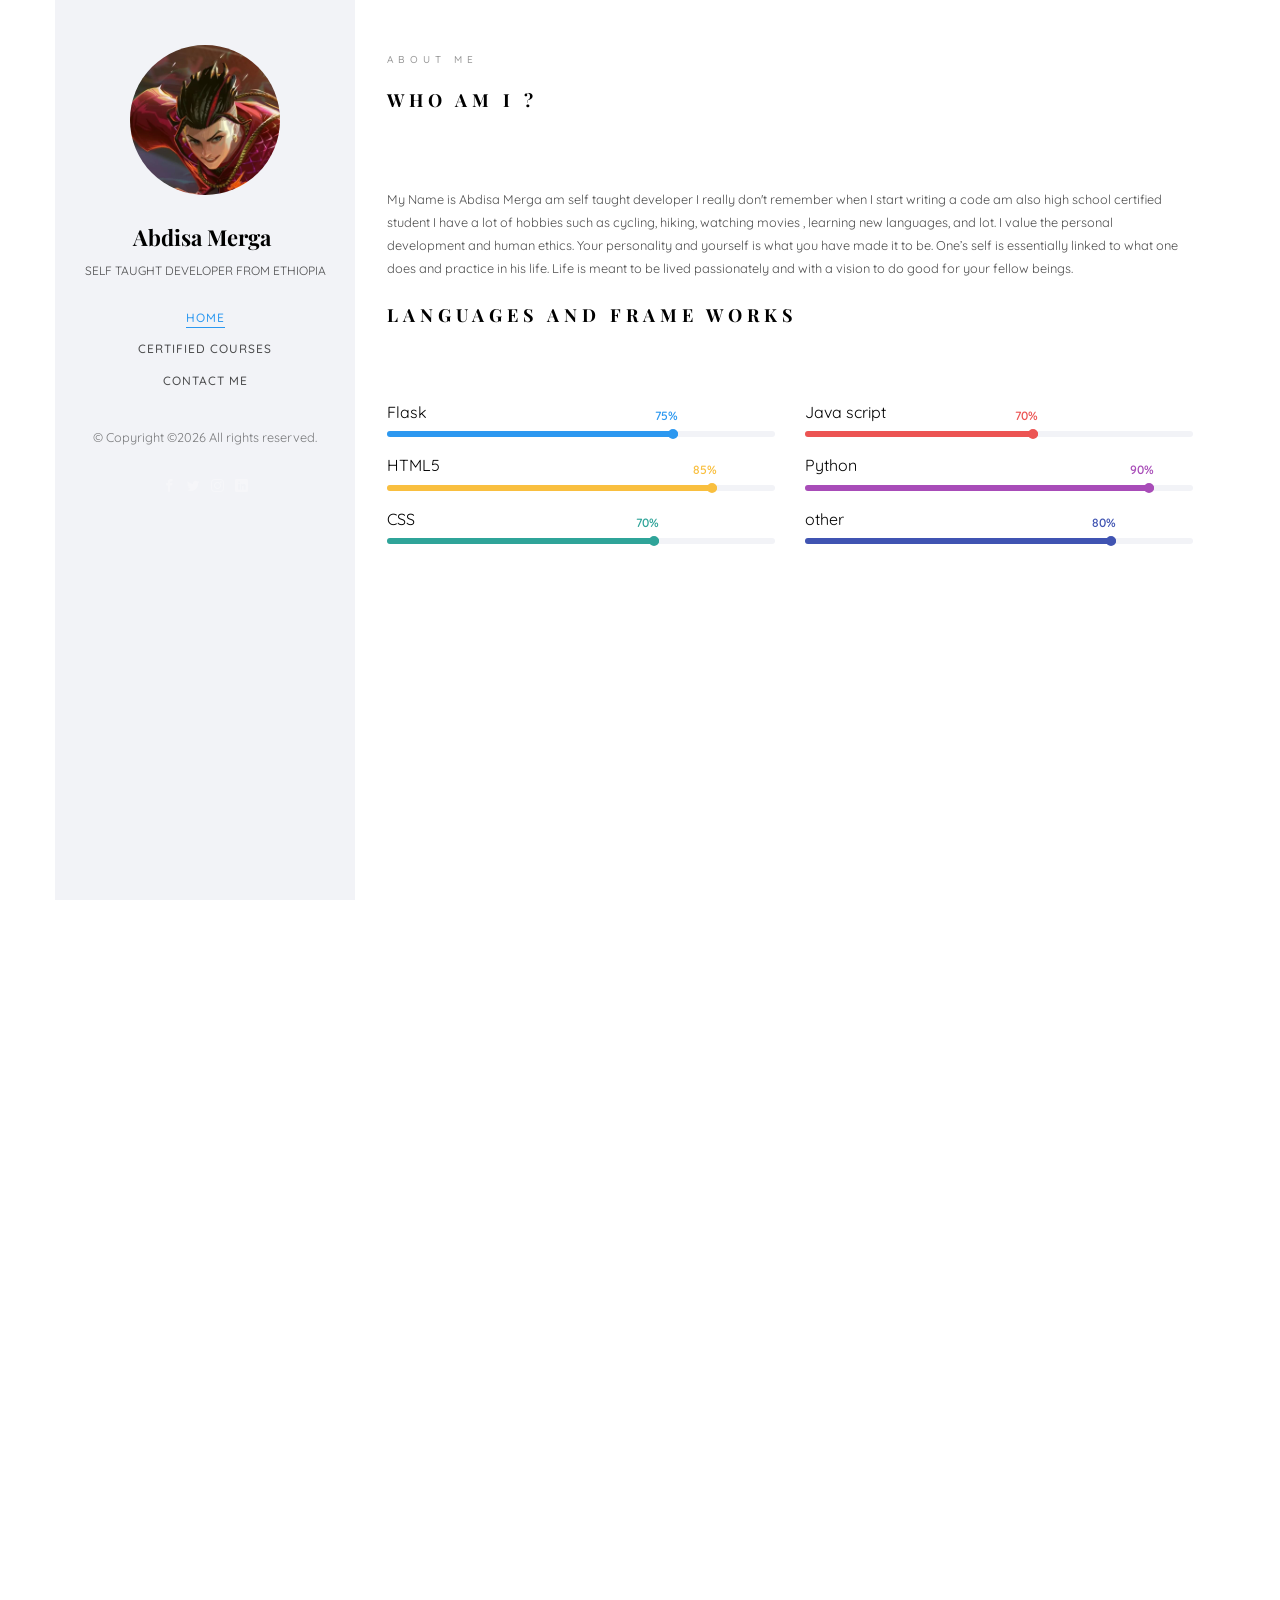
==== commit 7c30ff3d: "Update index.html" ====
--- a/index.html
+++ b/index.html
@@ -79,7 +79,7 @@
 </div>
 <div class="row">
 <div class="col-md-12 animate-box" data-animate-effect="fadeInLeft">
-<p>My Name is Abdisa Merga am self taught developer I really don't remember when I start writing a coding am also high school certified student  I have a lot of hobbies such as cycling, hiking, watching movies , learning new languages, and lot. I value the personal development and human ethics. Your personality and yourself is what you have made it to be. One’s self is essentially linked to what one does and practice in his life. Life is meant to be lived passionately and with a vision to do good for your fellow beings.</p>
+<p>My Name is Abdisa Merga am self taught developer I really don't remember when I start writing a code am also high school certified student  I have a lot of hobbies such as cycling, hiking, watching movies , learning new languages, and lot. I value the personal development and human ethics. Your personality and yourself is what you have made it to be. One’s self is essentially linked to what one does and practice in his life. Life is meant to be lived passionately and with a vision to do good for your fellow beings.</p>
 <h6 class="colorlib-heading animate-box">Languages and Frame Works</h6>
 </div>
 <div class="col-md-6 animate-box" data-animate-effect="fadeInLeft">
@@ -156,7 +156,7 @@
 <div class="row">
 <div class="col-md-4 col-sm-6 animate-box" data-animate-effect="fadeInLeft">
 <div class="blog-entry">
-<a href="blog.html" class="blog-img"><img src="images/IMBpython.png" class="img-responsive" alt="HTML5 Bootstrap Template by colorlib.com"></a>
+<a href="https://courses.cognitiveclass.ai/certificates/c8730dc5edca4149aa9c1d02368d2e73" class="blog-img"><img src="images/IMBpython.png" class="img-responsive" alt="HTML5 Bootstrap Template by colorlib.com"></a>
 <div class="desc">
 <span><small>November 19, 2021</small> | <small>Python for Data Science</small> | <small>2 weeks</small></span>
 <h3><a href="https://courses.cognitiveclass.ai/certificates/c8730dc5edca4149aa9c1d02368d2e73">Python for Data Science Cognitiveclass - PY0101EN</a></h3>
@@ -178,7 +178,7 @@
 -->
 <div class="col-md-4 col-sm-6 animate-box" data-animate-effect="fadeInLeft">
 <div class="blog-entry">
-<a href="blog.html" class="blog-img"><img src="images/Sigma_Python.png" class="img-responsive" alt="HTML5 Bootstrap Template by colorlib.com"></a>
+<a href="https://mail.google.com/mail/u/0?ui=2&ik=0aaeb56527&attid=0.1&permmsgid=msg-f:1716854100585334026&th=17d37db54c8fc50a&view=att&disp=inline" class="blog-img"><img src="images/Sigma_Python.png" class="img-responsive" alt="HTML5 Bootstrap Template by colorlib.com"></a>
 <div class="desc">
 <span><small>April 14, 2020 </small> | <small>Python</small> | <small> <i class="icon-bubble3"></i></small></span>
 <h3><a href="https://mail.google.com/mail/u/0?ui=2&ik=0aaeb56527&attid=0.1&permmsgid=msg-f:1716854100585334026&th=17d37db54c8fc50a&view=att&disp=inline">Sigma Institute of Engineering Vadodara,Gujarat</a></h3>
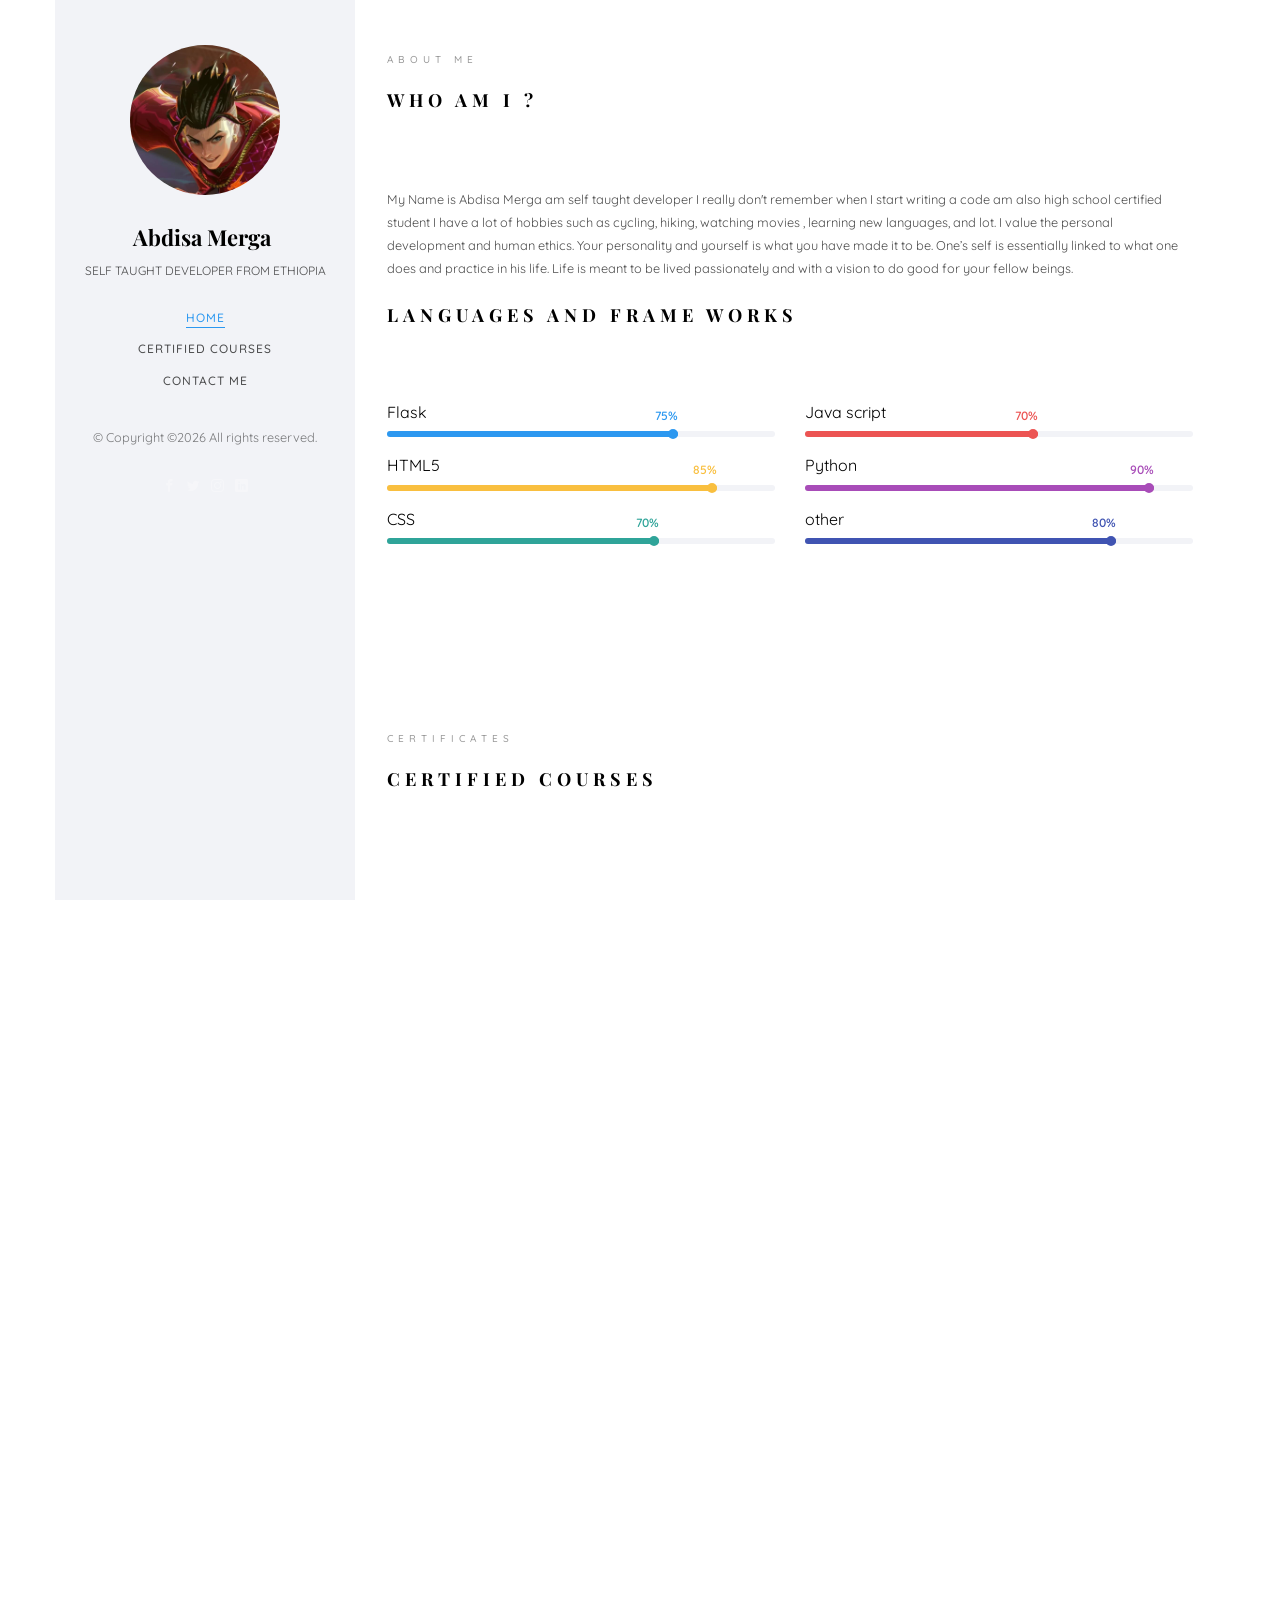
==== commit 1d416330: "Update index.html" ====
--- a/index.html
+++ b/index.html
@@ -326,7 +326,7 @@
 <div class="col-md-6">
 <p>Email: abdisamerga@yahoo.com
 <p>
-Reddit:<a href='https://www.reddit.com/user/abdiMK'></a>
+Reddit:<a href='https://www.reddit.com/user/abdiMK'>AbdiMK</a>
 </p>
 <p>
 twitter: @abdisamk
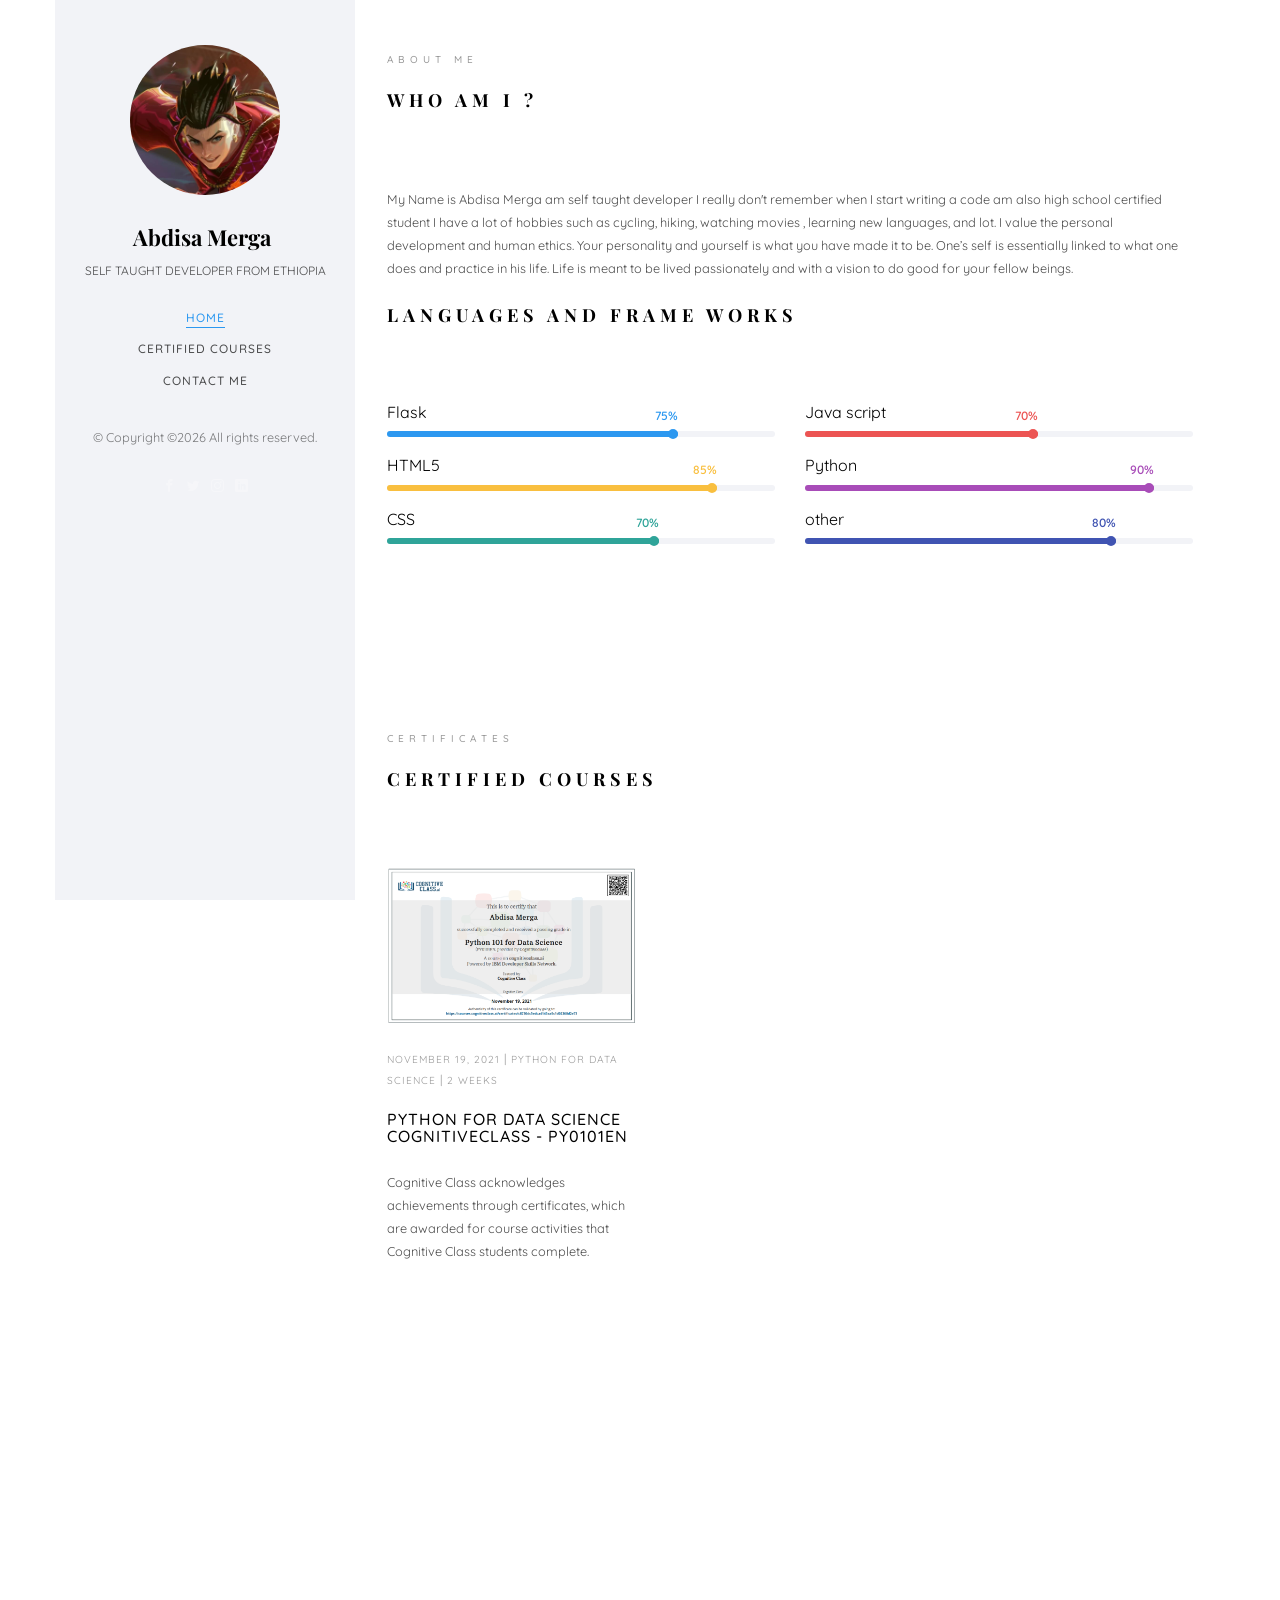
==== commit 58512416: "Update index.html" ====
--- a/index.html
+++ b/index.html
@@ -335,9 +335,8 @@
 Github:<a href='https://github.com/abdimk'>Abdisa Merga</a>
 </p>
 </p>
-</div>
-<a class="collapsed" data-toggle="collapse" data-parent="#accordion" href="https://t.me/abdimk" aria-expanded="false" aria-controls="collapseFive">Telegram
-</a>
+<a class="collapsed" data-toggle="collapse" data-parent="#accordion" href="https://t.me/abdimk" aria-expanded="false" aria-controls="collapseFive">Telegram</a>
+</div>
 </h4>
 </div>
 </div>
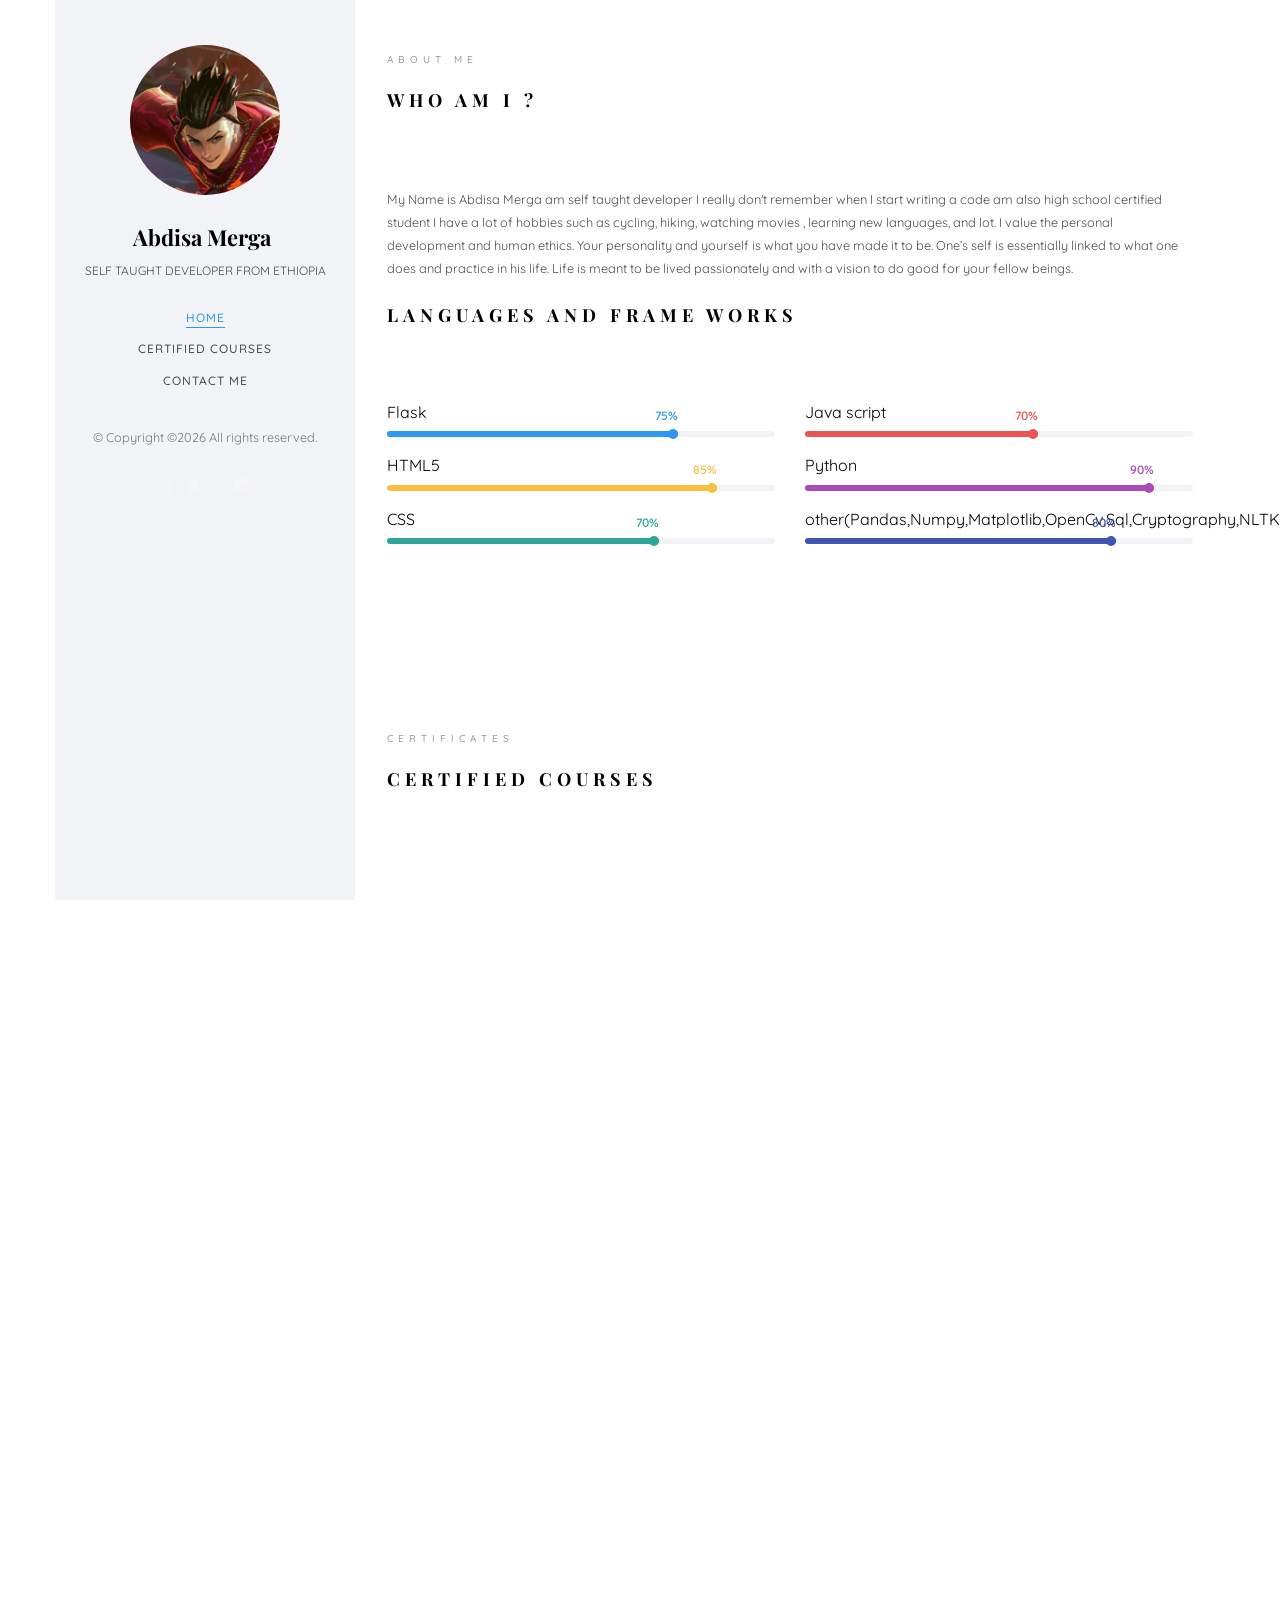
==== commit 8bbd5b73: "Update index.html" ====
--- a/index.html
+++ b/index.html
@@ -134,7 +134,7 @@
 </div>
 <div class="col-md-6 animate-box" data-animate-effect="fadeInRight">
 <div class="progress-wrap">
-<h3>other</h3>
+<h3>other(Pandas,Numpy,Matplotlib,OpenCv,Sql,Cryptography,NLTK)</h3>
 <div class="progress">
 <div class="progress-bar color-6" role="progressbar" aria-valuenow="80" aria-valuemin="0" aria-valuemax="100" style="width:80%">
 <span>80%</span>
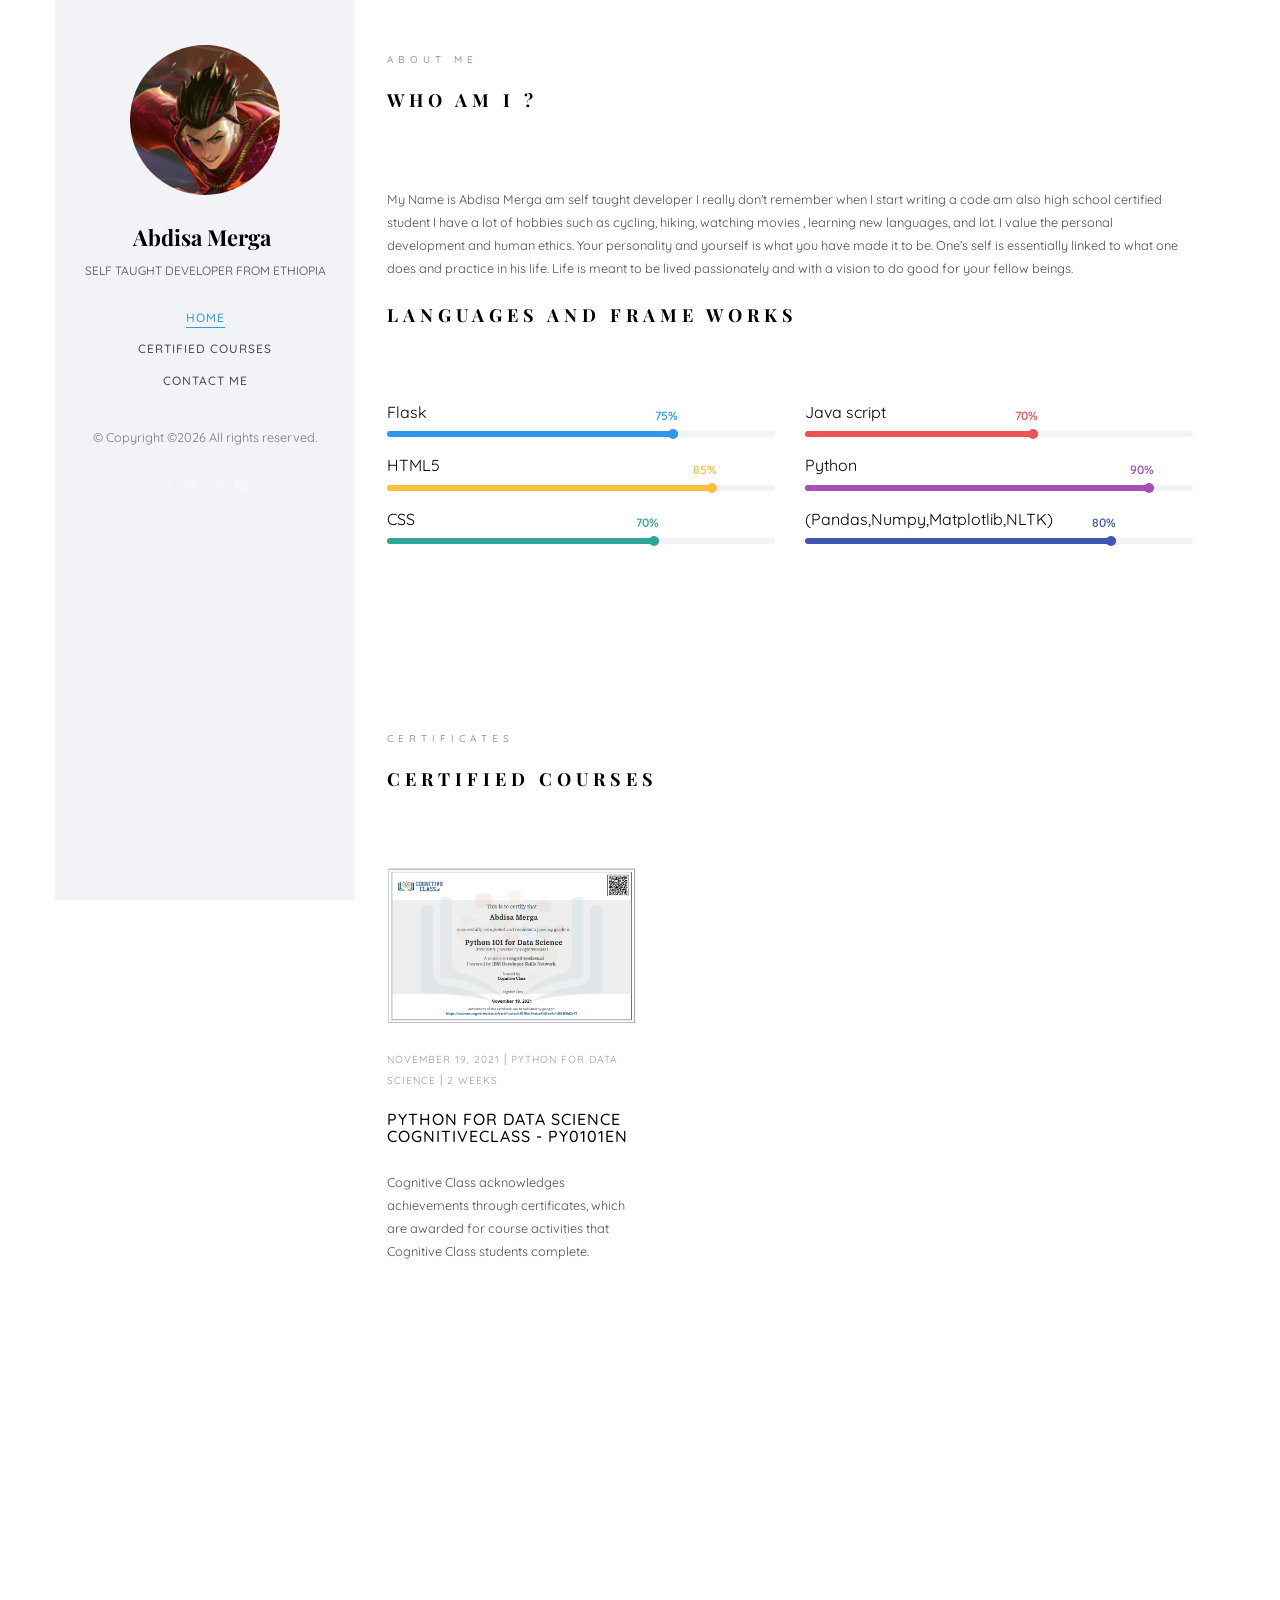
==== commit 0f3fae26: "Update index.html" ====
--- a/index.html
+++ b/index.html
@@ -134,7 +134,7 @@
 </div>
 <div class="col-md-6 animate-box" data-animate-effect="fadeInRight">
 <div class="progress-wrap">
-<h3>other(Pandas,Numpy,Matplotlib,OpenCv,Sql,Cryptography,NLTK)</h3>
+<h3>(Pandas,Numpy,Matplotlib,NLTK)</h3>
 <div class="progress">
 <div class="progress-bar color-6" role="progressbar" aria-valuenow="80" aria-valuemin="0" aria-valuemax="100" style="width:80%">
 <span>80%</span>
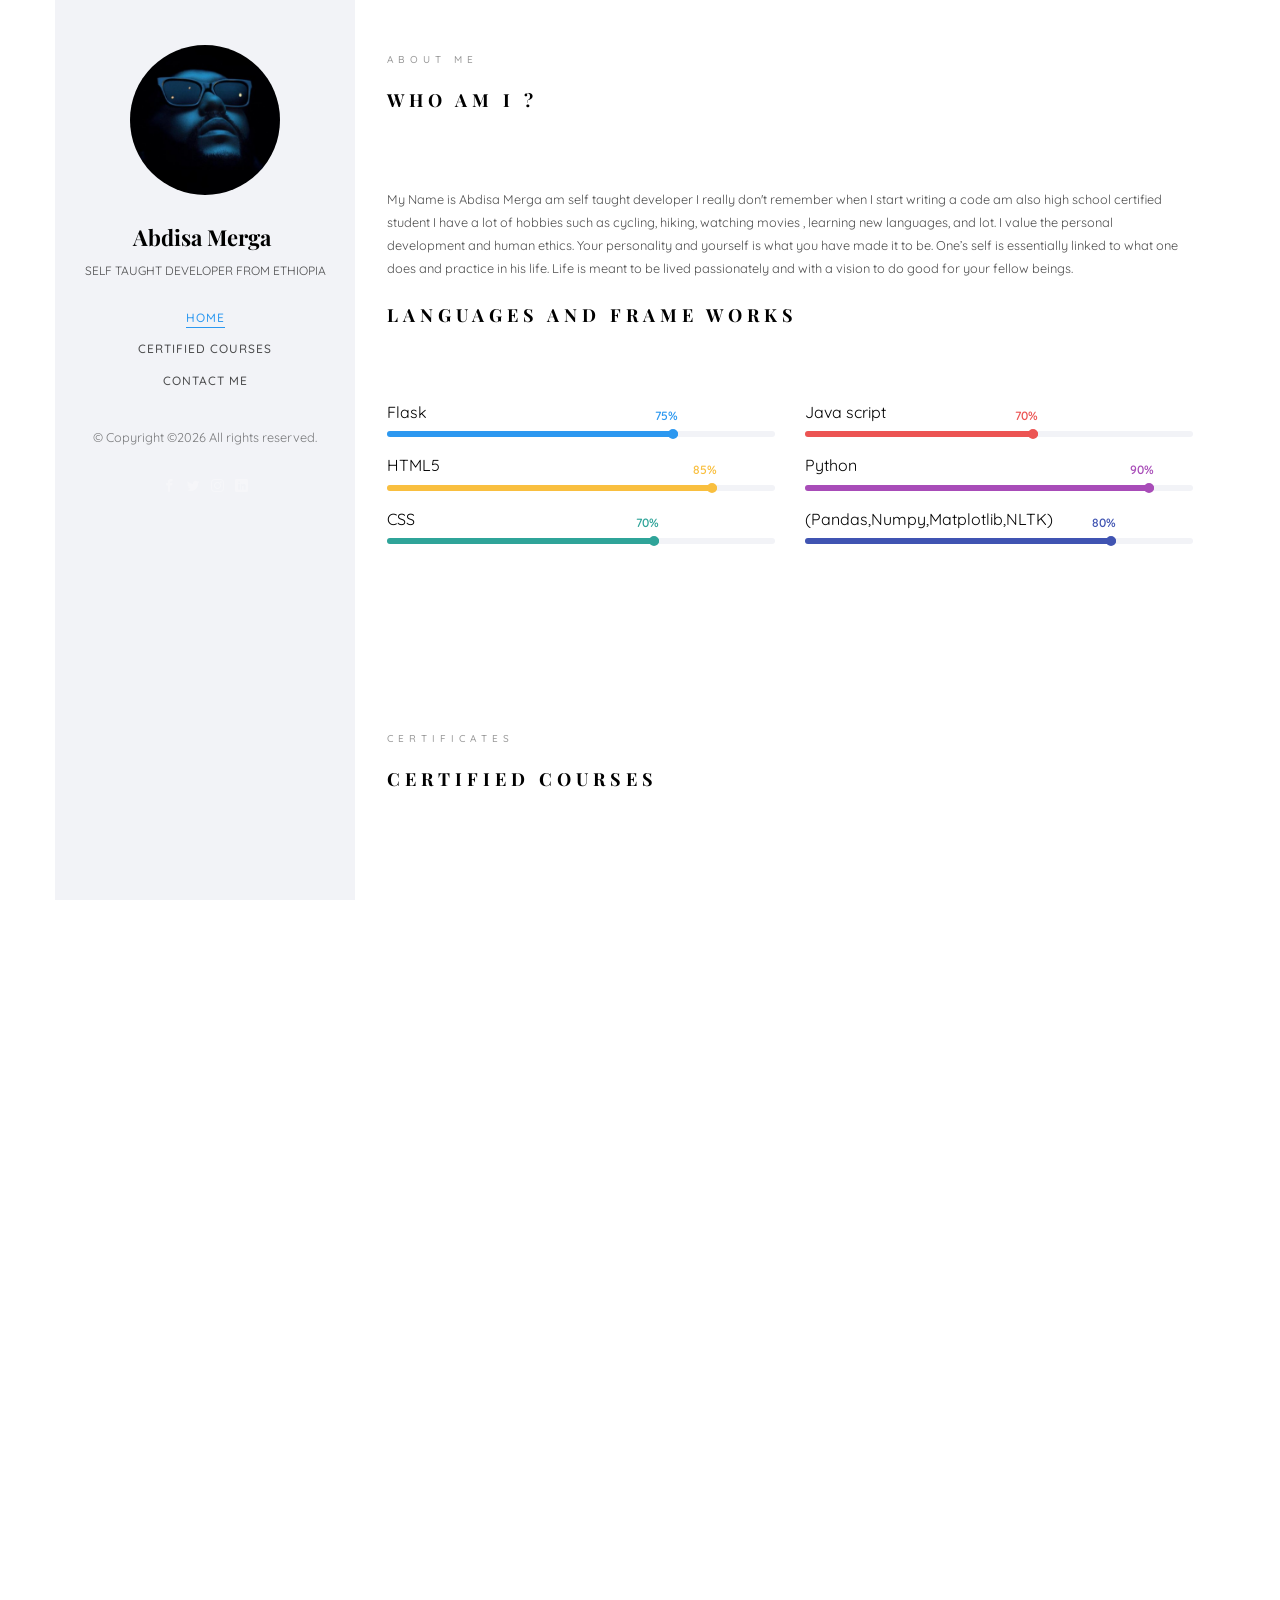
==== commit 795bbf83: "Update index.html" ====
--- a/index.html
+++ b/index.html
@@ -44,7 +44,7 @@
 <a href="#" class="js-colorlib-nav-toggle colorlib-nav-toggle" data-toggle="collapse" data-target="#navbar" aria-expanded="false" aria-controls="navbar"><i></i></a>
 <aside id="colorlib-aside" role="complementary" class="border js-fullheight">
 <div class="text-center">
-<div class="author-img" style="background-image: url(images/abdisa.jpg);"></div>
+<div class="author-img" style="background-image: url(images/abdisa1.jpg);"></div>
 <h1 id="colorlib-logo"><a href="https://github.com/abdimk">Abdisa Merga</a></h1>
 <span class="position">self taught developer From Ethiopia</span>
 </div>
